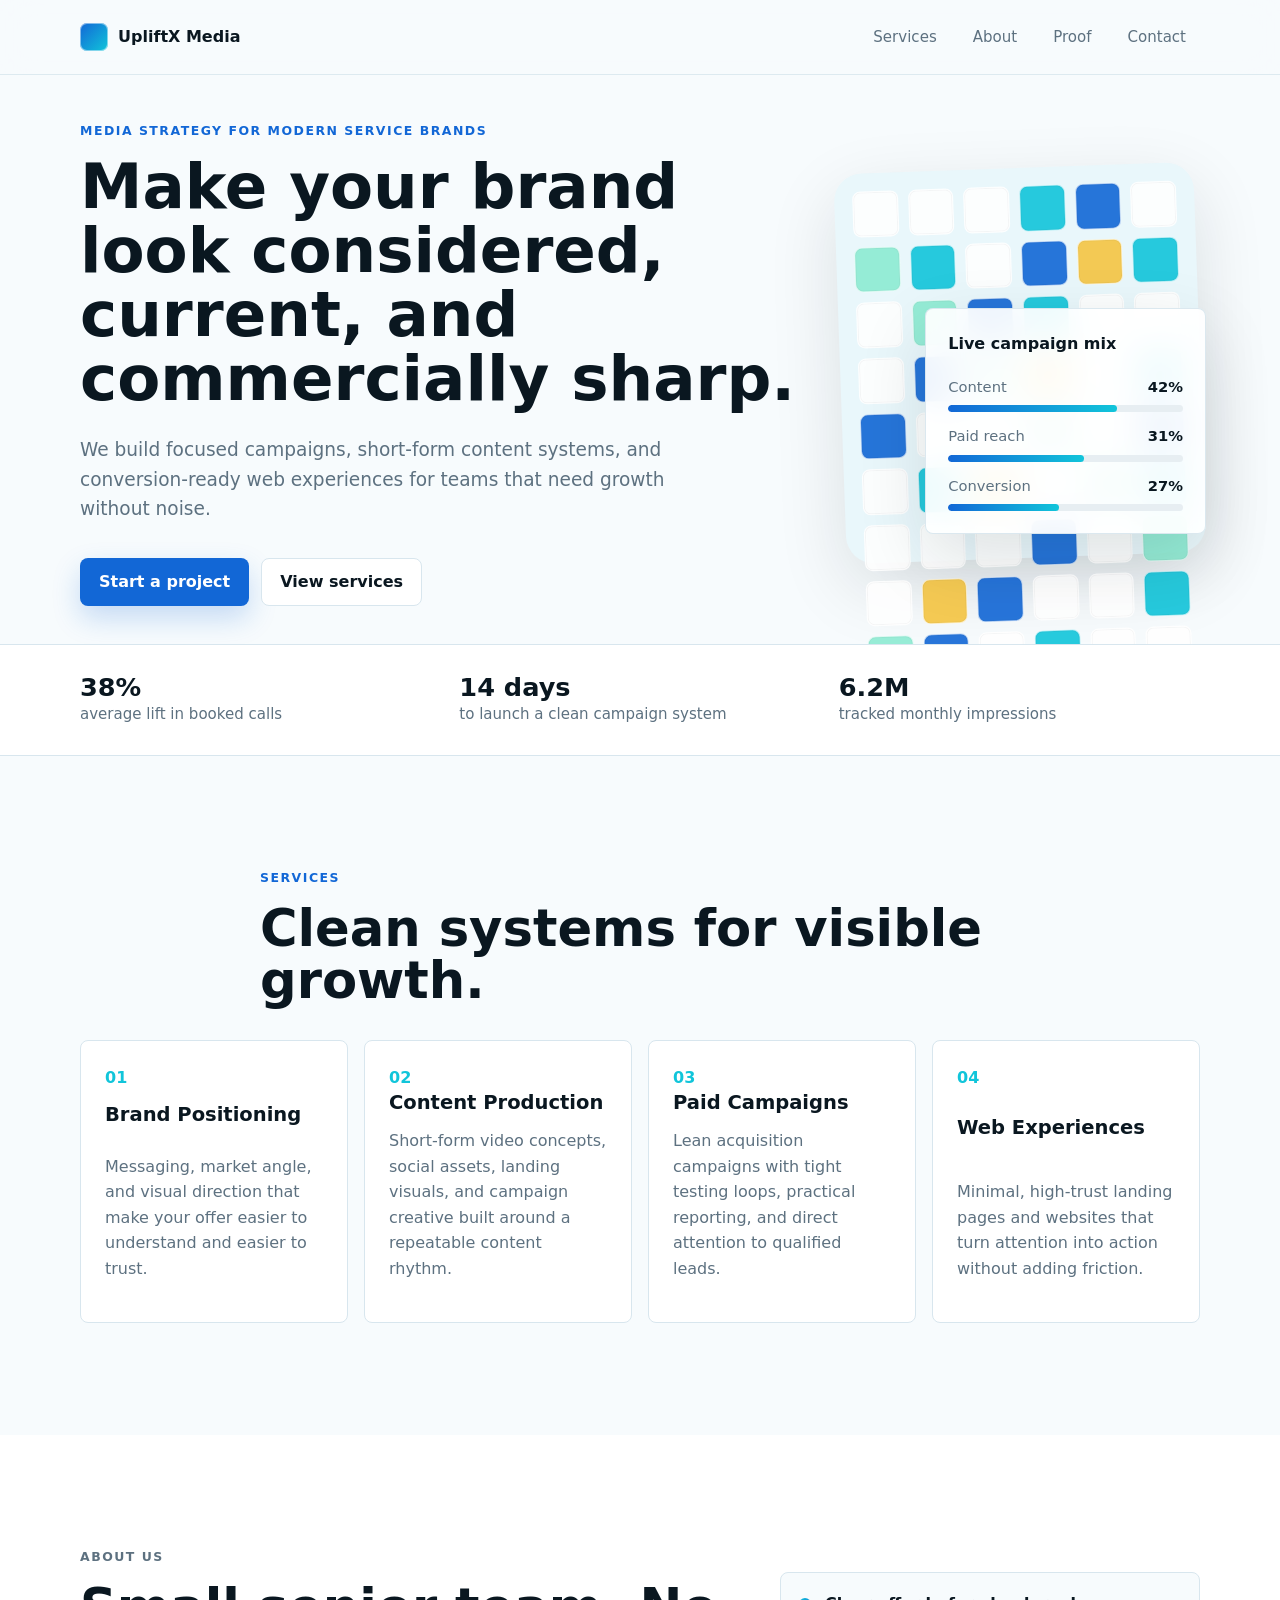
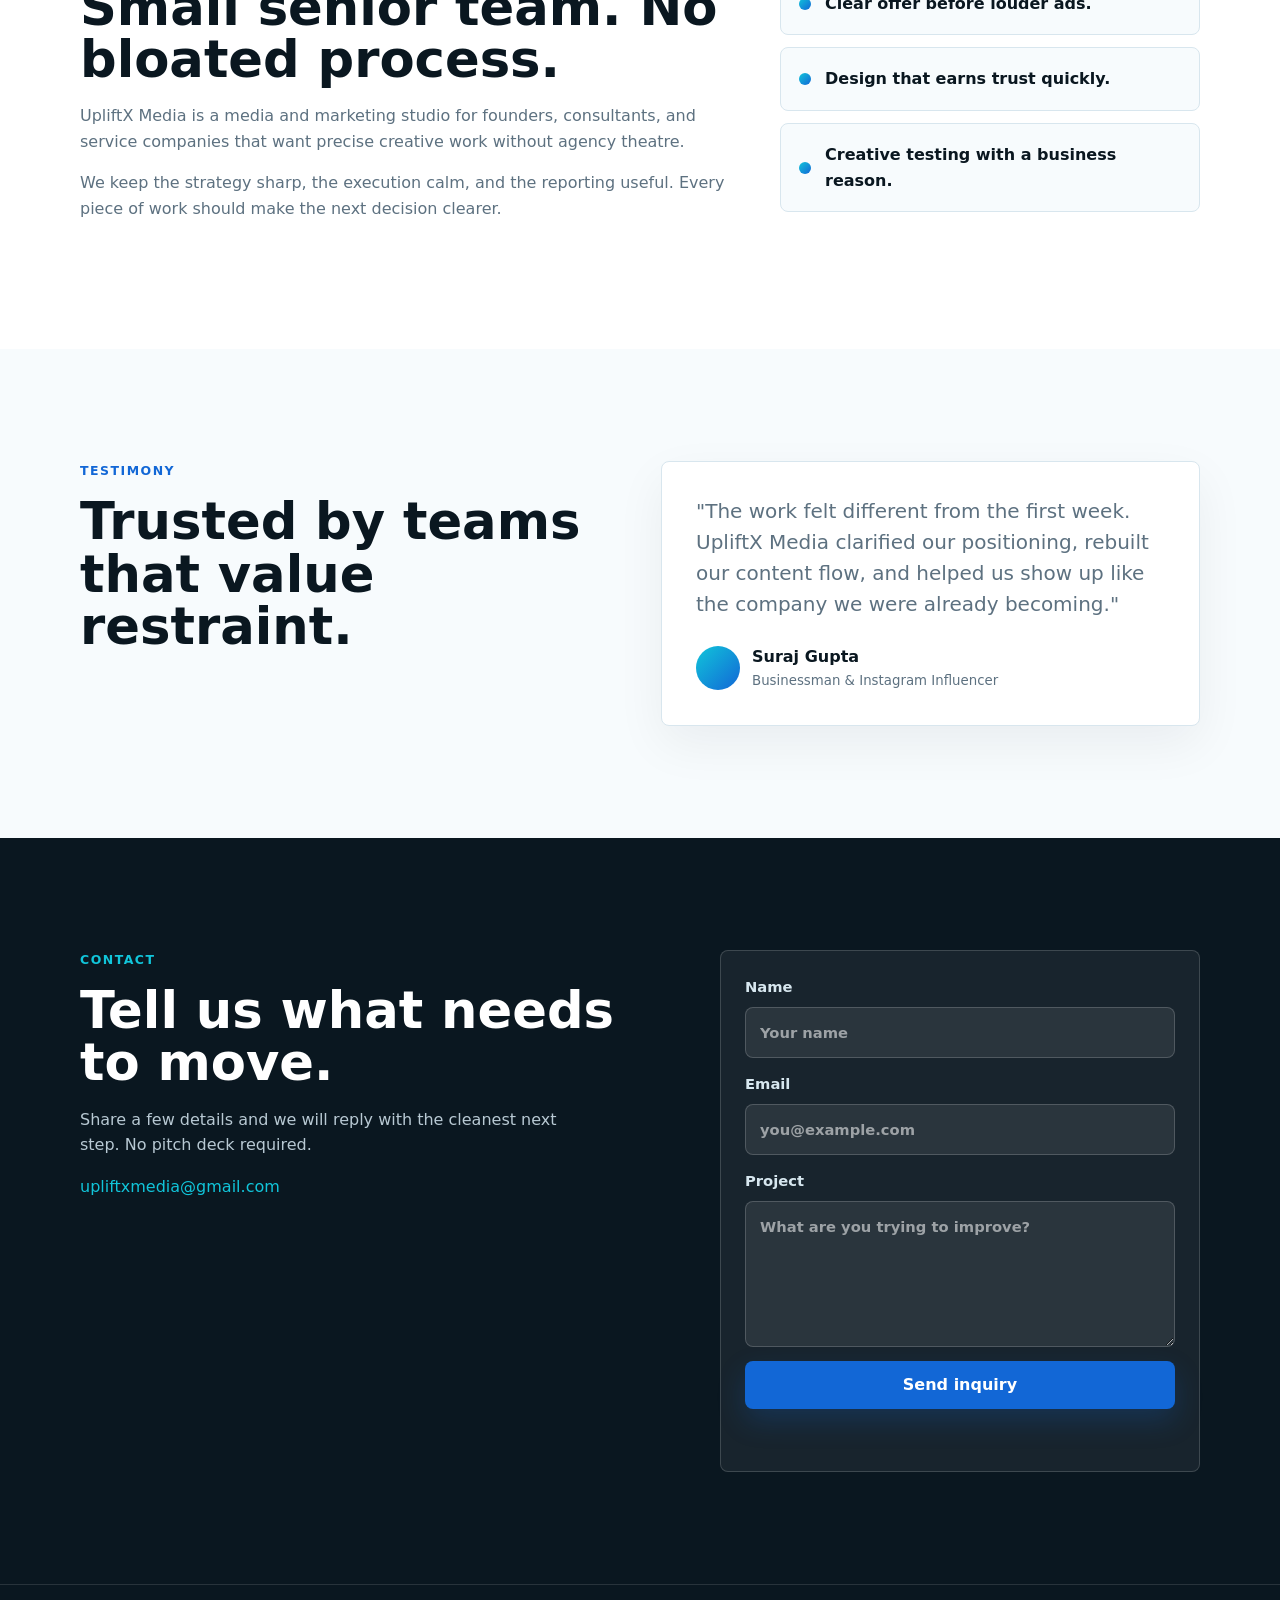
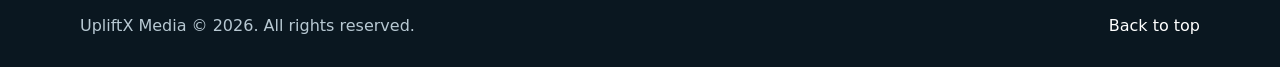
==== index.html @ b39206c1 "Add files via upload" ====
<!DOCTYPE html>
<html lang="en">
<head>
  <meta charset="UTF-8">
  <meta name="viewport" content="width=device-width, initial-scale=1.0">
  <meta name="description" content="A clean media and marketing agency website template.">
  <title>UpliftX Media</title>
  <link rel="stylesheet" href="styles.css">
</head>
<body>
  <header class="site-header">
    <nav class="nav shell" aria-label="Primary navigation">
      <a class="brand" href="#top" aria-label="UpliftX Media home">
        <span class="brand-mark"></span>
        <span>UpliftX Media</span>
      </a>

      <button class="nav-toggle" type="button" aria-label="Open menu" aria-expanded="false">
        <span></span>
        <span></span>
      </button>

      <div class="nav-links">
        <a href="#services">Services</a>
        <a href="#about">About</a>
        <a href="#proof">Proof</a>
        <a href="#contact">Contact</a>
      </div>
    </nav>
  </header>

  <main id="top">
    <section class="hero section-pad">
      <div class="shell hero-inner">
        <div class="hero-copy reveal">
          <p class="eyebrow">Media strategy for modern service brands</p>
          <h1>Make your brand look considered, current, and commercially sharp.</h1>
          <p class="hero-text">
            We build focused campaigns, short-form content systems, and conversion-ready web experiences for teams that need growth without noise.
          </p>
          <div class="hero-actions">
            <a class="button primary" href="#contact">Start a project</a>
            <a class="button ghost" href="#services">View services</a>
          </div>
        </div>

        <div class="hero-visual reveal" aria-label="Animated campaign tiles">
          <div class="tile-board" id="tileBoard" aria-hidden="true"></div>
          <div class="signal-card">
            <p>Live campaign mix</p>
            <div class="signal-row">
              <span>Content</span>
              <strong>42%</strong>
            </div>
            <div class="meter"><span style="width: 72%"></span></div>
            <div class="signal-row">
              <span>Paid reach</span>
              <strong>31%</strong>
            </div>
            <div class="meter"><span style="width: 58%"></span></div>
            <div class="signal-row">
              <span>Conversion</span>
              <strong>27%</strong>
            </div>
            <div class="meter"><span style="width: 47%"></span></div>
          </div>
        </div>
      </div>
    </section>

    <section class="intro-strip" aria-label="Agency results">
      <div class="shell stat-row">
        <div>
          <strong>38%</strong>
          <span>average lift in booked calls</span>
        </div>
        <div>
          <strong>14 days</strong>
          <span>to launch a clean campaign system</span>
        </div>
        <div>
          <strong>6.2M</strong>
          <span>tracked monthly impressions</span>
        </div>
      </div>
    </section>

    <section class="section-pad" id="services">
      <div class="shell section-head reveal">
        <p class="eyebrow">Services</p>
        <h2>Clean systems for visible growth.</h2>
      </div>

      <div class="shell service-list">
        <article class="service-card reveal">
          <span class="service-number">01</span>
          <h3>Brand Positioning</h3>
          <p>Messaging, market angle, and visual direction that make your offer easier to understand and easier to trust.</p>
        </article>
        <article class="service-card reveal">
          <span class="service-number">02</span>
          <h3>Content Production</h3>
          <p>Short-form video concepts, social assets, landing visuals, and campaign creative built around a repeatable content rhythm.</p>
        </article>
        <article class="service-card reveal">
          <span class="service-number">03</span>
          <h3>Paid Campaigns</h3>
          <p>Lean acquisition campaigns with tight testing loops, practical reporting, and direct attention to qualified leads.</p>
        </article>
        <article class="service-card reveal">
          <span class="service-number">04</span>
          <h3>Web Experiences</h3>
          <p>Minimal, high-trust landing pages and websites that turn attention into action without adding friction.</p>
        </article>
      </div>
    </section>

    <section class="about section-pad" id="about">
      <div class="shell about-inner">
        <div class="about-copy reveal">
          <p class="eyebrow">About us</p>
          <h2>Small senior team. No bloated process.</h2>
          <p>
            UpliftX Media is a media and marketing studio for founders, consultants, and service companies that want precise creative work without agency theatre.
          </p>
          <p>
            We keep the strategy sharp, the execution calm, and the reporting useful. Every piece of work should make the next decision clearer.
          </p>
        </div>

        <div class="principles reveal">
          <div>
            <span></span>
            <p>Clear offer before louder ads.</p>
          </div>
          <div>
            <span></span>
            <p>Design that earns trust quickly.</p>
          </div>
          <div>
            <span></span>
            <p>Creative testing with a business reason.</p>
          </div>
        </div>
      </div>
    </section>

    <section class="section-pad" id="proof">
      <div class="shell proof-wrap">
        <div class="section-head reveal">
          <p class="eyebrow">Testimony</p>
          <h2>Trusted by teams that value restraint.</h2>
        </div>

        <div class="testimonial reveal">
          <p>
            "The work felt different from the first week. UpliftX Media clarified our positioning, rebuilt our content flow, and helped us show up like the company we were already becoming."
          </p>
          <div class="client">
            <span></span>
            <div>
              <strong>Suraj Gupta</strong>
              <small>Businessman & Instagram Influencer</small>
            </div>
          </div>
        </div>
      </div>
    </section>

    <section class="contact section-pad" id="contact">
      <div class="shell contact-inner">
        <div class="contact-copy reveal">
          <p class="eyebrow">Contact</p>
          <h2>Tell us what needs to move.</h2>
          <p>
            Share a few details and we will reply with the cleanest next step. No pitch deck required.
          </p>
          <a href="mailto:upliftxmedia@gmail.com">upliftxmedia@gmail.com</a>
        </div>

        <form class="contact-form reveal" id="contactForm">
          <label>
            Name
            <input type="text" name="name" placeholder="Your name" required>
          </label>
          <label>
            Email
            <input type="email" name="email" placeholder="you@example.com" required>
          </label>
          <label>
            Project
            <textarea name="message" rows="5" placeholder="What are you trying to improve?" required></textarea>
          </label>
          <button class="button primary" type="submit">Send inquiry</button>
          <p class="form-note" id="formNote" role="status" aria-live="polite"></p>
        </form>
      </div>
    </section>
  </main>

  <footer class="footer">
    <div class="shell footer-inner">
      <p>UpliftX Media &copy; 2026. All rights reserved.

      </p>
      <a href="#top">Back to top</a>
    </div>
  </footer>

  <script src="script.js"></script>
</body>
</html>
---- styles.css ----
:root {
  --ink: #0a1720;
  --muted: #5d7180;
  --line: #d8e6ee;
  --paper: #f7fbfd;
  --white: #ffffff;
  --blue: #1267d6;
  --blue-deep: #0a48a8;
  --cyan: #11c5da;
  --mint: #8debd2;
  --sun: #f5c542;
  --shadow: 0 24px 70px rgba(10, 23, 32, 0.12);
  --radius: 8px;
}

* {
  box-sizing: border-box;
}

html {
  scroll-behavior: smooth;
}

body {
  margin: 0;
  color: var(--ink);
  background: var(--paper);
  font-family: Inter, ui-sans-serif, system-ui, -apple-system, BlinkMacSystemFont, "Segoe UI", sans-serif;
  line-height: 1.6;
}

body.menu-open {
  overflow: hidden;
}

a {
  color: inherit;
  text-decoration: none;
}

button,
input,
textarea {
  font: inherit;
}

.shell {
  width: min(1120px, calc(100% - 40px));
  margin: 0 auto;
}

.section-pad {
  padding: 112px 0;
}

.site-header {
  position: sticky;
  top: 0;
  z-index: 20;
  background: rgba(247, 251, 253, 0.82);
  border-bottom: 1px solid rgba(216, 230, 238, 0.8);
  backdrop-filter: blur(18px);
}

.nav {
  min-height: 74px;
  display: flex;
  align-items: center;
  justify-content: space-between;
  gap: 24px;
}

.brand,
.nav-links,
.hero-actions,
.stat-row,
.about-inner,
.contact-inner,
.footer-inner,
.client,
.signal-row,
.principles div {
  display: flex;
  align-items: center;
}

.brand {
  gap: 10px;
  font-weight: 760;
  letter-spacing: 0;
}

.brand-mark {
  width: 28px;
  height: 28px;
  display: inline-block;
  border-radius: 7px;
  background:
    linear-gradient(135deg, var(--blue), var(--cyan));
  box-shadow: inset 0 0 0 1px rgba(255, 255, 255, 0.48);
}

.nav-links {
  gap: 8px;
}

.nav-links a {
  padding: 10px 14px;
  color: var(--muted);
  font-size: 0.94rem;
  border-radius: 999px;
  transition: color 180ms ease, background 180ms ease;
}

.nav-links a:hover {
  color: var(--ink);
  background: rgba(17, 197, 218, 0.1);
}

.nav-toggle {
  width: 44px;
  height: 44px;
  display: none;
  align-items: center;
  justify-content: center;
  flex-direction: column;
  gap: 6px;
  border: 1px solid var(--line);
  border-radius: var(--radius);
  background: var(--white);
  cursor: pointer;
}

.nav-toggle span {
  width: 18px;
  height: 2px;
  background: var(--ink);
}

.hero {
  min-height: auto;
  display: flex;
  align-items: center;
  padding: 46px 0 38px;
  overflow: hidden;
}

.hero-inner {
  display: flex;
  align-items: center;
  justify-content: space-between;
  gap: 34px;
}

.hero-copy,
.about-copy,
.contact-copy {
  flex: 1 1 440px;
}

.eyebrow {
  margin: 0 0 14px;
  color: var(--blue);
  font-size: 0.78rem;
  font-weight: 760;
  letter-spacing: 0.12em;
  text-transform: uppercase;
}

h1,
h2,
h3,
p {
  margin-top: 0;
}

h1,
h2 {
  line-height: 1.02;
  letter-spacing: 0;
}

h1 {
  max-width: 780px;
  margin-bottom: 24px;
  font-size: clamp(2.75rem, 4.9vw, 4.45rem);
}

h2 {
  margin-bottom: 18px;
  font-size: clamp(2rem, 4vw, 4rem);
}

h3 {
  margin-bottom: 14px;
  font-size: 1.22rem;
  line-height: 1.2;
}

.hero-text {
  max-width: 620px;
  color: var(--muted);
  font-size: 1.16rem;
}

.hero-actions {
  flex-wrap: wrap;
  gap: 12px;
  margin-top: 34px;
}

.button {
  min-height: 48px;
  display: inline-flex;
  align-items: center;
  justify-content: center;
  padding: 0 18px;
  border: 1px solid transparent;
  border-radius: var(--radius);
  font-weight: 720;
  cursor: pointer;
  transition: transform 180ms ease, border-color 180ms ease, background 180ms ease;
}

.button:hover {
  transform: translateY(-2px);
}

.button.primary {
  color: var(--white);
  background: var(--blue);
  box-shadow: 0 12px 28px rgba(18, 103, 214, 0.22);
}

.button.ghost {
  color: var(--ink);
  background: var(--white);
  border-color: var(--line);
}

.hero-visual {
  position: relative;
  flex: 0 1 360px;
  min-height: 390px;
}

.tile-board {
  position: absolute;
  inset: 0;
  display: flex;
  flex-wrap: wrap;
  align-content: flex-start;
  gap: 10px;
  padding: 18px;
  border-radius: 28px;
  background: #e9f7fb;
  box-shadow: var(--shadow);
  transform: rotate(-2deg);
}

.tile {
  width: calc((100% - 50px) / 6);
  aspect-ratio: 1;
  border-radius: var(--radius);
  background: var(--white);
  border: 1px solid rgba(255, 255, 255, 0.7);
  box-shadow: inset 0 0 0 1px rgba(10, 23, 32, 0.04);
  opacity: 0.9;
  transform: translateY(0);
  animation: floatTile 5s ease-in-out infinite;
}

.tile:nth-child(4n) {
  background: var(--cyan);
}

.tile:nth-child(5n) {
  background: var(--blue);
}

.tile:nth-child(7n) {
  background: var(--mint);
}

.tile:nth-child(11n) {
  background: var(--sun);
}

.signal-card {
  position: absolute;
  right: -6px;
  bottom: 24px;
  width: min(300px, 78%);
  padding: 22px;
  border: 1px solid rgba(216, 230, 238, 0.9);
  border-radius: var(--radius);
  background: rgba(255, 255, 255, 0.92);
  box-shadow: var(--shadow);
  backdrop-filter: blur(18px);
}

.signal-card p {
  margin-bottom: 18px;
  font-weight: 760;
}

.signal-row {
  justify-content: space-between;
  gap: 14px;
  margin-top: 12px;
  color: var(--muted);
  font-size: 0.92rem;
}

.signal-row strong {
  color: var(--ink);
}

.meter {
  height: 7px;
  margin-top: 7px;
  overflow: hidden;
  border-radius: 999px;
  background: #e7eef2;
}

.meter span {
  height: 100%;
  display: block;
  border-radius: inherit;
  background: linear-gradient(90deg, var(--blue), var(--cyan));
}

.intro-strip {
  border-top: 1px solid var(--line);
  border-bottom: 1px solid var(--line);
  background: var(--white);
}

.stat-row {
  justify-content: space-between;
  gap: 18px;
  padding: 28px 0;
}

.stat-row div {
  flex: 1 1 200px;
}

.stat-row strong {
  display: block;
  font-size: 1.6rem;
  line-height: 1.1;
}

.stat-row span {
  color: var(--muted);
  font-size: 0.94rem;
}

.section-head {
  max-width: 760px;
  margin-bottom: 34px;
}

.service-list {
  display: flex;
  flex-wrap: wrap;
  gap: 16px;
}

.service-card {
  flex: 1 1 250px;
  min-height: 260px;
  display: flex;
  flex-direction: column;
  justify-content: space-between;
  padding: 24px;
  border: 1px solid var(--line);
  border-radius: var(--radius);
  background: var(--white);
  transition: transform 180ms ease, border-color 180ms ease, box-shadow 180ms ease;
}

.service-card:hover {
  transform: translateY(-5px);
  border-color: rgba(17, 197, 218, 0.6);
  box-shadow: 0 18px 40px rgba(10, 23, 32, 0.08);
}

.service-number {
  color: var(--cyan);
  font-weight: 780;
}

.service-card p,
.about-copy p,
.contact-copy p,
.testimonial p {
  color: var(--muted);
}

.about {
  background: var(--white);
}

.about-inner {
  justify-content: space-between;
  gap: 48px;
}

.principles {
  flex: 0 1 420px;
  display: flex;
  flex-direction: column;
  gap: 12px;
}

.principles div {
  gap: 14px;
  padding: 18px;
  border: 1px solid var(--line);
  border-radius: var(--radius);
  background: var(--paper);
}

.principles span,
.client span {
  flex: 0 0 auto;
  display: inline-block;
  border-radius: 50%;
  background: linear-gradient(135deg, var(--cyan), var(--blue));
}

.principles span {
  width: 12px;
  height: 12px;
}

.principles p {
  margin: 0;
  font-weight: 680;
}

.proof-wrap {
  display: flex;
  align-items: flex-start;
  justify-content: space-between;
  gap: 42px;
}

.proof-wrap .section-head,
.testimonial {
  flex: 1 1 420px;
}

.testimonial {
  padding: 34px;
  border: 1px solid var(--line);
  border-radius: var(--radius);
  background: var(--white);
  box-shadow: 0 18px 50px rgba(10, 23, 32, 0.06);
}

.testimonial p {
  font-size: 1.25rem;
  line-height: 1.55;
}

.client {
  gap: 12px;
  margin-top: 24px;
}

.client span {
  width: 44px;
  height: 44px;
}

.client strong,
.client small {
  display: block;
}

.client small {
  color: var(--muted);
}

.contact {
  background: var(--ink);
  color: var(--white);
}

.contact .eyebrow,
.contact-copy a {
  color: var(--cyan);
}

.contact-copy p {
  max-width: 520px;
  color: #b8c9d3;
}

.contact-inner {
  align-items: flex-start;
  justify-content: space-between;
  gap: 48px;
}

.contact-form {
  flex: 0 1 480px;
  display: flex;
  flex-direction: column;
  gap: 14px;
  padding: 24px;
  border: 1px solid rgba(255, 255, 255, 0.16);
  border-radius: var(--radius);
  background: rgba(255, 255, 255, 0.06);
}

.contact-form label {
  display: flex;
  flex-direction: column;
  gap: 8px;
  color: #d7e7ef;
  font-size: 0.92rem;
  font-weight: 680;
}

.contact-form input,
.contact-form textarea {
  width: 100%;
  border: 1px solid rgba(255, 255, 255, 0.18);
  border-radius: var(--radius);
  padding: 13px 14px;
  color: var(--white);
  background: rgba(255, 255, 255, 0.08);
  outline: none;
  resize: vertical;
}

.contact-form input:focus,
.contact-form textarea:focus {
  border-color: var(--cyan);
}

.contact-form ::placeholder {
  color: rgba(255, 255, 255, 0.54);
}

.form-note {
  min-height: 24px;
  margin: 0;
  color: var(--mint);
}

.footer {
  background: var(--ink);
  color: #b8c9d3;
  border-top: 1px solid rgba(255, 255, 255, 0.12);
}

.footer-inner {
  justify-content: space-between;
  gap: 18px;
  min-height: 82px;
}

.footer p {
  margin: 0;
}

.footer a {
  color: var(--white);
}

.reveal {
  opacity: 0;
  transform: translateY(22px);
  transition: opacity 650ms ease, transform 650ms ease;
}

.reveal.is-visible {
  opacity: 1;
  transform: translateY(0);
}

@keyframes floatTile {
  0%,
  100% {
    transform: translateY(0) scale(1);
  }

  50% {
    transform: translateY(-9px) scale(1.02);
  }
}

@media (max-width: 900px) {
  .section-pad {
    padding: 82px 0;
  }

  .hero-inner,
  .about-inner,
  .proof-wrap,
  .contact-inner {
    flex-direction: column;
  }

  .hero {
    min-height: auto;
    padding: 58px 0 52px;
  }

  .hero-visual {
    width: 100%;
    flex-basis: auto;
    min-height: 430px;
  }

  .stat-row {
    flex-wrap: wrap;
  }
}

@media (max-width: 720px) {
  .shell {
    width: min(100% - 28px, 1120px);
  }

  .nav-toggle {
    display: flex;
  }

  .nav-links {
    position: fixed;
    inset: 74px 14px auto 14px;
    display: none;
    flex-direction: column;
    align-items: stretch;
    padding: 10px;
    border: 1px solid var(--line);
    border-radius: var(--radius);
    background: var(--white);
    box-shadow: var(--shadow);
  }

  .menu-open .nav-links {
    display: flex;
  }

  .nav-links a {
    border-radius: var(--radius);
  }

  h1 {
    font-size: 2.55rem;
  }

  .hero-actions,
  .stat-row {
    align-items: stretch;
    flex-direction: column;
  }

  .button {
    width: 100%;
  }

  .hero-visual {
    position: absolute;
    right: -78px;
    bottom: 4px;
    width: 230px;
    min-height: 260px;
    opacity: 0.55;
    pointer-events: none;
    z-index: 0;
  }

  .hero-inner {
    position: relative;
  }

  .hero-copy {
    position: relative;
    z-index: 1;
  }

  .signal-card {
    display: none;
  }

  .tile-board {
    border-radius: 18px;
    gap: 7px;
    padding: 12px;
  }

  .tile {
    width: calc((100% - 28px) / 5);
  }

  .signal-card {
    right: 8px;
    bottom: 20px;
  }
}

@media (prefers-reduced-motion: reduce) {
  *,
  *::before,
  *::after {
    scroll-behavior: auto !important;
    animation-duration: 0.01ms !important;
    animation-iteration-count: 1 !important;
    transition-duration: 0.01ms !important;
  }
}
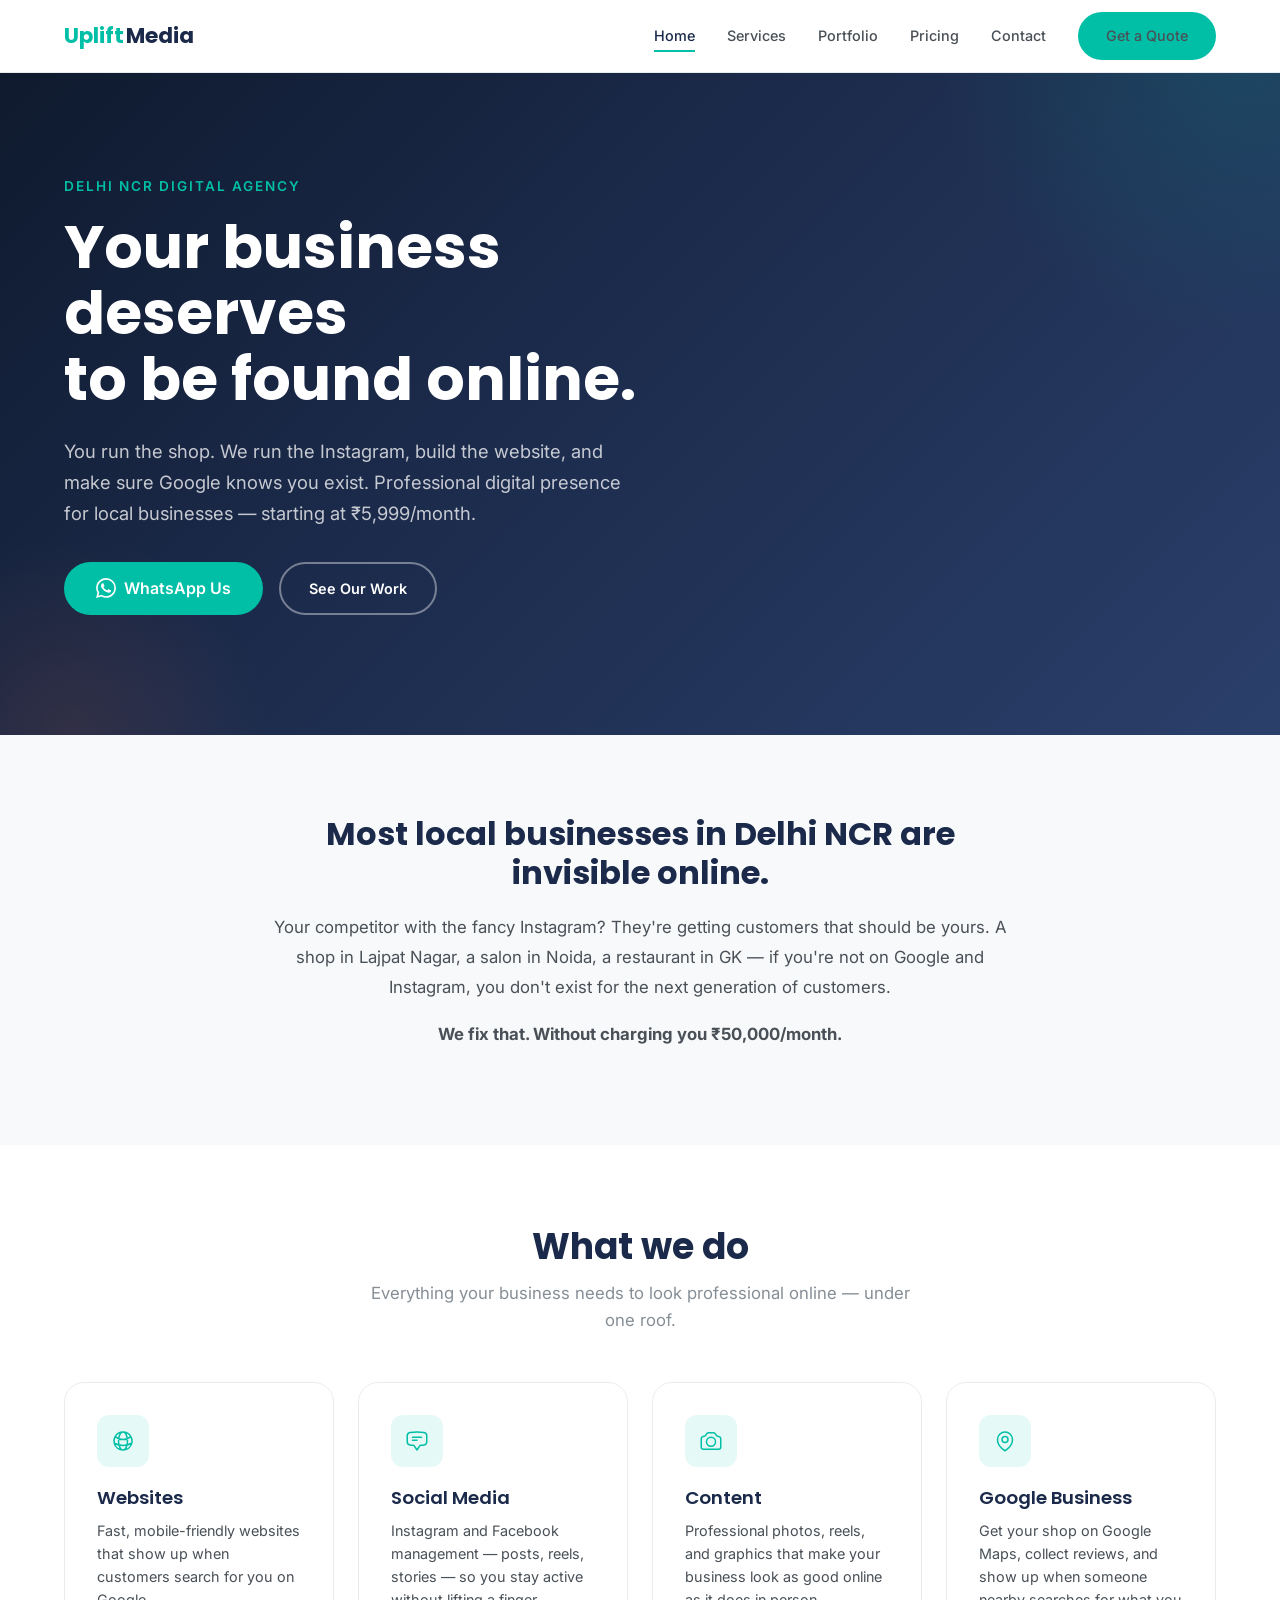
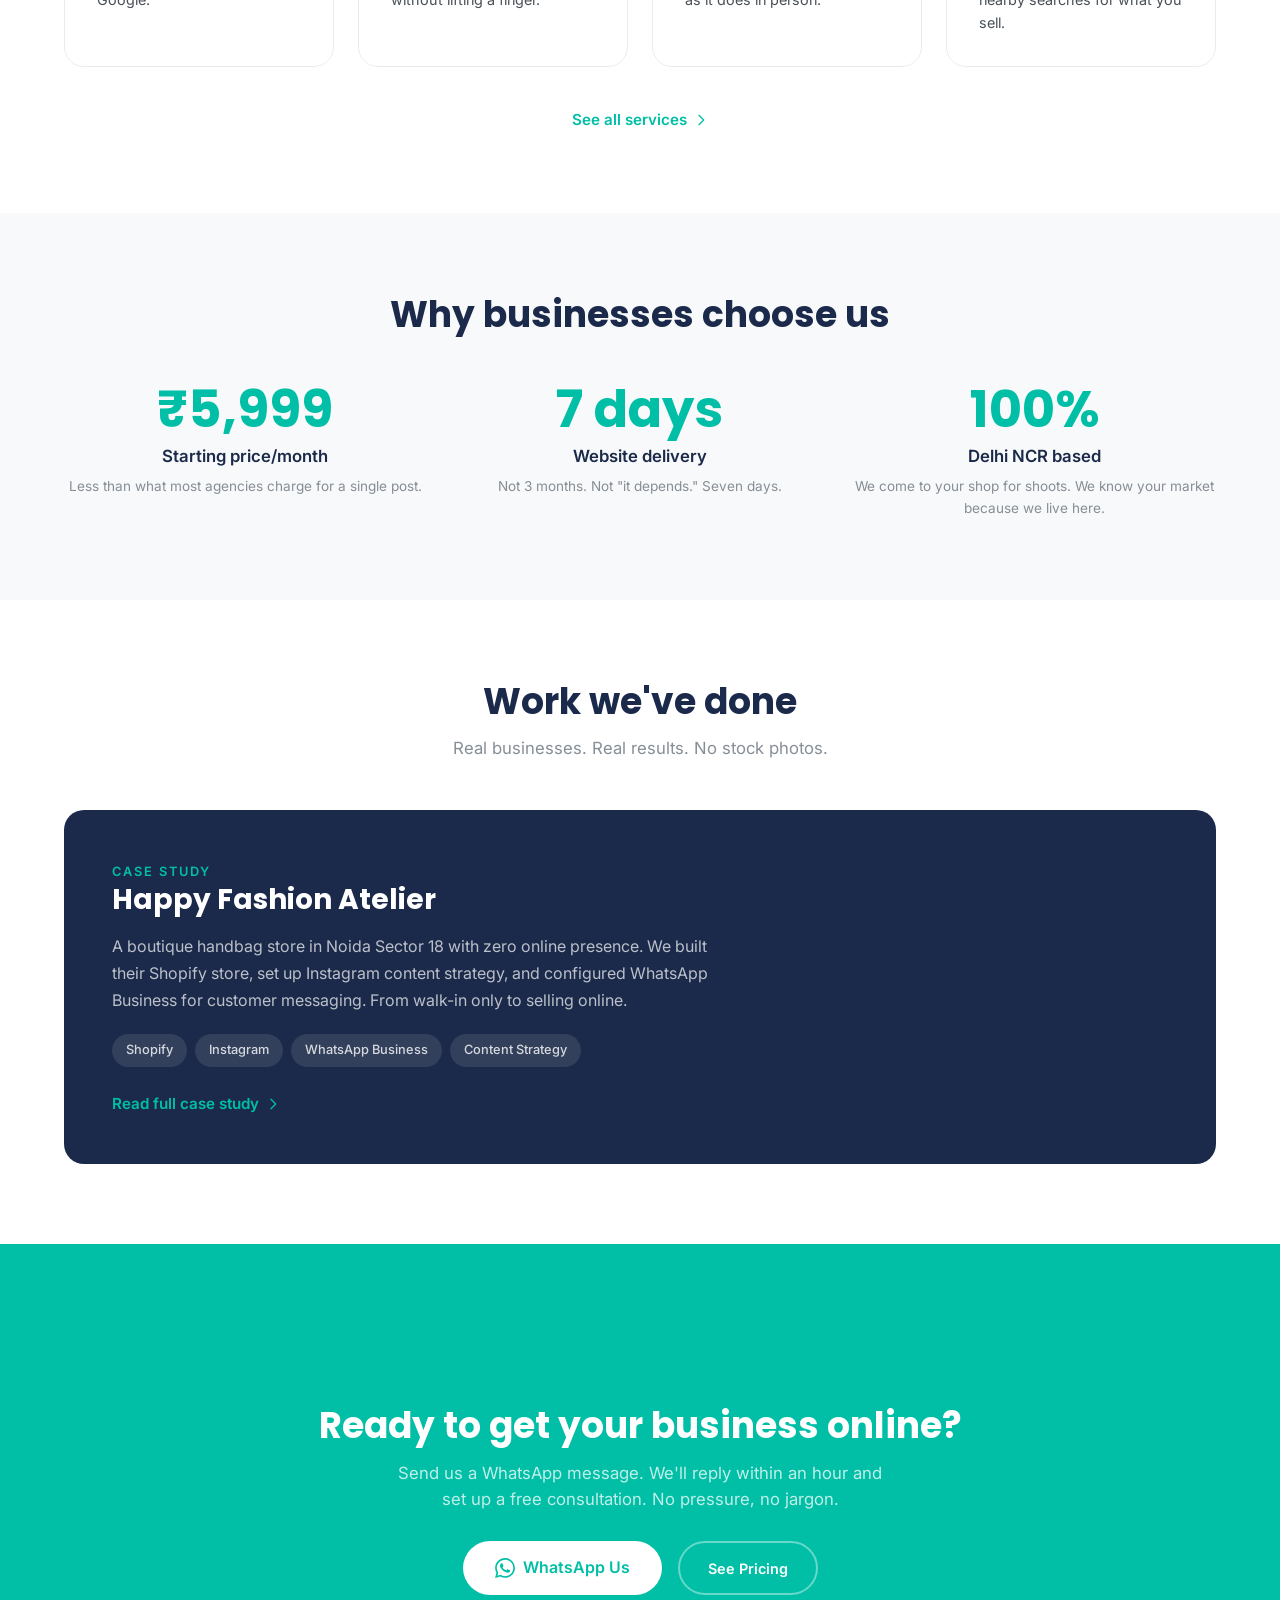
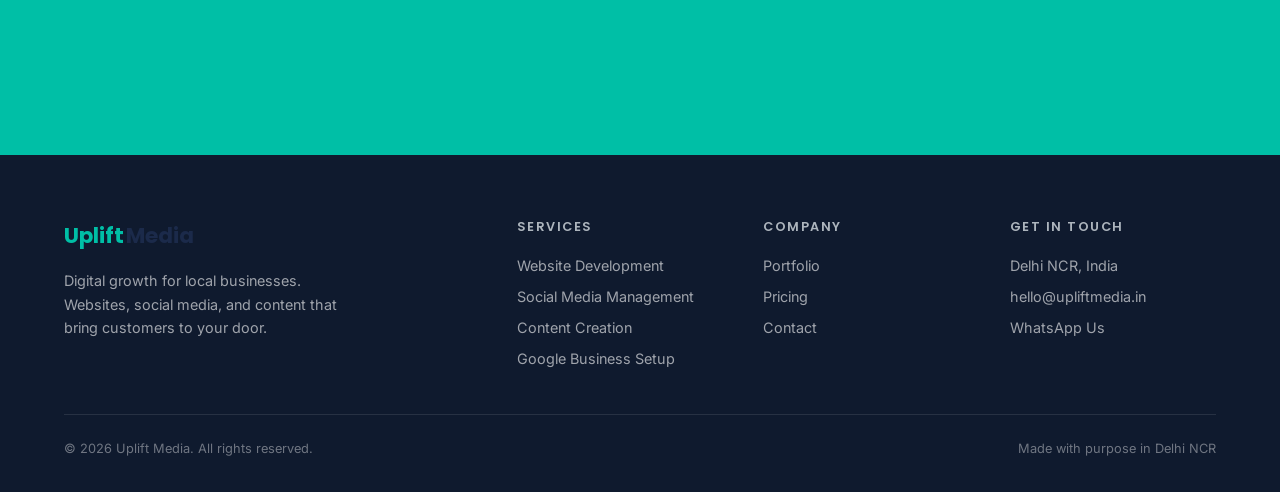
==== commit 62e5490f: "Add files via upload" ====
--- a/index.html
+++ b/index.html
@@ -3,210 +3,231 @@
 <head>
   <meta charset="UTF-8">
   <meta name="viewport" content="width=device-width, initial-scale=1.0">
-  <meta name="description" content="A clean media and marketing agency website template.">
-  <title>UpliftX Media</title>
+  <title>Uplift Media — Digital Growth for Local Businesses</title>
+  <meta name="description" content="Delhi NCR digital agency helping small businesses with websites, social media management, content creation, and Google Business optimization.">
+  <link rel="preconnect" href="https://fonts.googleapis.com">
+  <link rel="preconnect" href="https://fonts.gstatic.com" crossorigin>
+  <link href="https://fonts.googleapis.com/css2?family=Inter:wght@400;500;600&family=Poppins:wght@400;500;600;700&display=swap" rel="stylesheet">
   <link rel="stylesheet" href="styles.css">
 </head>
 <body>
-  <header class="site-header">
-    <nav class="nav shell" aria-label="Primary navigation">
-      <a class="brand" href="#top" aria-label="UpliftX Media home">
-        <span class="brand-mark"></span>
-        <span>UpliftX Media</span>
+
+  <!-- Navigation -->
+  <nav class="navbar" id="navbar">
+    <div class="container nav-inner">
+      <a href="index.html" class="nav-logo">
+        <span class="uplift">Uplift</span><span class="media"> Media</span>
       </a>
-
-      <button class="nav-toggle" type="button" aria-label="Open menu" aria-expanded="false">
-        <span></span>
-        <span></span>
+      <div class="nav-links">
+        <a href="index.html" class="active">Home</a>
+        <a href="services.html">Services</a>
+        <a href="portfolio.html">Portfolio</a>
+        <a href="pricing.html">Pricing</a>
+        <a href="contact.html">Contact</a>
+        <a href="https://wa.me/919876543210?text=Hi%2C%20I%27m%20interested%20in%20your%20services" target="_blank" class="btn-primary">Get a Quote</a>
+      </div>
+      <button class="hamburger" id="hamburger" aria-label="Toggle menu">
+        <span></span><span></span><span></span>
       </button>
-
-      <div class="nav-links">
-        <a href="#services">Services</a>
-        <a href="#about">About</a>
-        <a href="#proof">Proof</a>
-        <a href="#contact">Contact</a>
-      </div>
-    </nav>
-  </header>
-
-  <main id="top">
-    <section class="hero section-pad">
-      <div class="shell hero-inner">
-        <div class="hero-copy reveal">
-          <p class="eyebrow">Media strategy for modern service brands</p>
-          <h1>Make your brand look considered, current, and commercially sharp.</h1>
-          <p class="hero-text">
-            We build focused campaigns, short-form content systems, and conversion-ready web experiences for teams that need growth without noise.
-          </p>
-          <div class="hero-actions">
-            <a class="button primary" href="#contact">Start a project</a>
-            <a class="button ghost" href="#services">View services</a>
-          </div>
-        </div>
-
-        <div class="hero-visual reveal" aria-label="Animated campaign tiles">
-          <div class="tile-board" id="tileBoard" aria-hidden="true"></div>
-          <div class="signal-card">
-            <p>Live campaign mix</p>
-            <div class="signal-row">
-              <span>Content</span>
-              <strong>42%</strong>
-            </div>
-            <div class="meter"><span style="width: 72%"></span></div>
-            <div class="signal-row">
-              <span>Paid reach</span>
-              <strong>31%</strong>
-            </div>
-            <div class="meter"><span style="width: 58%"></span></div>
-            <div class="signal-row">
-              <span>Conversion</span>
-              <strong>27%</strong>
-            </div>
-            <div class="meter"><span style="width: 47%"></span></div>
-          </div>
-        </div>
-      </div>
-    </section>
-
-    <section class="intro-strip" aria-label="Agency results">
-      <div class="shell stat-row">
-        <div>
-          <strong>38%</strong>
-          <span>average lift in booked calls</span>
-        </div>
-        <div>
-          <strong>14 days</strong>
-          <span>to launch a clean campaign system</span>
-        </div>
-        <div>
-          <strong>6.2M</strong>
-          <span>tracked monthly impressions</span>
-        </div>
-      </div>
-    </section>
-
-    <section class="section-pad" id="services">
-      <div class="shell section-head reveal">
-        <p class="eyebrow">Services</p>
-        <h2>Clean systems for visible growth.</h2>
-      </div>
-
-      <div class="shell service-list">
-        <article class="service-card reveal">
-          <span class="service-number">01</span>
-          <h3>Brand Positioning</h3>
-          <p>Messaging, market angle, and visual direction that make your offer easier to understand and easier to trust.</p>
-        </article>
-        <article class="service-card reveal">
-          <span class="service-number">02</span>
-          <h3>Content Production</h3>
-          <p>Short-form video concepts, social assets, landing visuals, and campaign creative built around a repeatable content rhythm.</p>
-        </article>
-        <article class="service-card reveal">
-          <span class="service-number">03</span>
-          <h3>Paid Campaigns</h3>
-          <p>Lean acquisition campaigns with tight testing loops, practical reporting, and direct attention to qualified leads.</p>
-        </article>
-        <article class="service-card reveal">
-          <span class="service-number">04</span>
-          <h3>Web Experiences</h3>
-          <p>Minimal, high-trust landing pages and websites that turn attention into action without adding friction.</p>
-        </article>
-      </div>
-    </section>
-
-    <section class="about section-pad" id="about">
-      <div class="shell about-inner">
-        <div class="about-copy reveal">
-          <p class="eyebrow">About us</p>
-          <h2>Small senior team. No bloated process.</h2>
-          <p>
-            UpliftX Media is a media and marketing studio for founders, consultants, and service companies that want precise creative work without agency theatre.
-          </p>
-          <p>
-            We keep the strategy sharp, the execution calm, and the reporting useful. Every piece of work should make the next decision clearer.
-          </p>
-        </div>
-
-        <div class="principles reveal">
-          <div>
-            <span></span>
-            <p>Clear offer before louder ads.</p>
-          </div>
-          <div>
-            <span></span>
-            <p>Design that earns trust quickly.</p>
-          </div>
-          <div>
-            <span></span>
-            <p>Creative testing with a business reason.</p>
-          </div>
-        </div>
-      </div>
-    </section>
-
-    <section class="section-pad" id="proof">
-      <div class="shell proof-wrap">
-        <div class="section-head reveal">
-          <p class="eyebrow">Testimony</p>
-          <h2>Trusted by teams that value restraint.</h2>
-        </div>
-
-        <div class="testimonial reveal">
-          <p>
-            "The work felt different from the first week. UpliftX Media clarified our positioning, rebuilt our content flow, and helped us show up like the company we were already becoming."
-          </p>
-          <div class="client">
-            <span></span>
-            <div>
-              <strong>Suraj Gupta</strong>
-              <small>Businessman & Instagram Influencer</small>
-            </div>
-          </div>
-        </div>
-      </div>
-    </section>
-
-    <section class="contact section-pad" id="contact">
-      <div class="shell contact-inner">
-        <div class="contact-copy reveal">
-          <p class="eyebrow">Contact</p>
-          <h2>Tell us what needs to move.</h2>
-          <p>
-            Share a few details and we will reply with the cleanest next step. No pitch deck required.
-          </p>
-          <a href="mailto:upliftxmedia@gmail.com">upliftxmedia@gmail.com</a>
-        </div>
-
-        <form class="contact-form reveal" id="contactForm">
-          <label>
-            Name
-            <input type="text" name="name" placeholder="Your name" required>
-          </label>
-          <label>
-            Email
-            <input type="email" name="email" placeholder="you@example.com" required>
-          </label>
-          <label>
-            Project
-            <textarea name="message" rows="5" placeholder="What are you trying to improve?" required></textarea>
-          </label>
-          <button class="button primary" type="submit">Send inquiry</button>
-          <p class="form-note" id="formNote" role="status" aria-live="polite"></p>
-        </form>
-      </div>
-    </section>
-  </main>
-
+    </div>
+    <div class="mobile-menu" id="mobileMenu">
+      <a href="index.html">Home</a>
+      <a href="services.html">Services</a>
+      <a href="portfolio.html">Portfolio</a>
+      <a href="pricing.html">Pricing</a>
+      <a href="contact.html">Contact</a>
+      <a href="https://wa.me/919876543210?text=Hi%2C%20I%27m%20interested%20in%20your%20services" target="_blank" class="btn-whatsapp">Get a Quote</a>
+    </div>
+  </nav>
+
+  <!-- Hero -->
+  <section class="hero">
+    <div class="container">
+      <div class="hero-content">
+        <span class="hero-tag animate-fade-up">Delhi NCR Digital Agency</span>
+        <h1 class="animate-fade-up delay-1">Your business deserves<br>to be found online.</h1>
+        <p class="animate-fade-up delay-2">You run the shop. We run the Instagram, build the website, and make sure Google knows you exist. Professional digital presence for local businesses &mdash; starting at &#8377;5,999/month.</p>
+        <div class="hero-buttons animate-fade-up delay-3">
+          <a href="https://wa.me/919876543210?text=Hi%2C%20I%27m%20interested%20in%20your%20services" target="_blank" class="btn-whatsapp">
+            <svg viewBox="0 0 24 24" fill="currentColor"><path d="M17.472 14.382c-.297-.149-1.758-.867-2.03-.967-.273-.099-.471-.148-.67.15-.197.297-.767.966-.94 1.164-.173.199-.347.223-.644.075-.297-.15-1.255-.463-2.39-1.475-.883-.788-1.48-1.761-1.653-2.059-.173-.297-.018-.458.13-.606.134-.133.298-.347.446-.52.149-.174.198-.298.298-.497.099-.198.05-.371-.025-.52-.075-.149-.669-1.612-.916-2.207-.242-.579-.487-.5-.669-.51-.173-.008-.371-.01-.57-.01-.198 0-.52.074-.792.372-.272.297-1.04 1.016-1.04 2.479 0 1.462 1.065 2.875 1.213 3.074.149.198 2.096 3.2 5.077 4.487.709.306 1.262.489 1.694.625.712.227 1.36.195 1.871.118.571-.085 1.758-.719 2.006-1.413.248-.694.248-1.289.173-1.413-.074-.124-.272-.198-.57-.347m-5.421 7.403h-.004a9.87 9.87 0 01-5.031-1.378l-.361-.214-3.741.982.998-3.648-.235-.374a9.86 9.86 0 01-1.51-5.26c.001-5.45 4.436-9.884 9.888-9.884 2.64 0 5.122 1.03 6.988 2.898a9.825 9.825 0 012.893 6.994c-.003 5.45-4.437 9.884-9.885 9.884m8.413-18.297A11.815 11.815 0 0012.05 0C5.495 0 .16 5.335.157 11.892c0 2.096.547 4.142 1.588 5.945L.057 24l6.305-1.654a11.882 11.882 0 005.683 1.448h.005c6.554 0 11.89-5.335 11.893-11.893a11.821 11.821 0 00-3.48-8.413z"/></svg>
+            WhatsApp Us
+          </a>
+          <a href="portfolio.html" class="btn-secondary">See Our Work</a>
+        </div>
+      </div>
+    </div>
+  </section>
+
+  <!-- Problem Statement -->
+  <section class="section section-gray">
+    <div class="container">
+      <div class="problem animate-fade-up">
+        <h2>Most local businesses in Delhi NCR are invisible online.</h2>
+        <p>Your competitor with the fancy Instagram? They're getting customers that should be yours. A shop in Lajpat Nagar, a salon in Noida, a restaurant in GK &mdash; if you're not on Google and Instagram, you don't exist for the next generation of customers.</p>
+        <p><strong>We fix that. Without charging you &#8377;50,000/month.</strong></p>
+      </div>
+    </div>
+  </section>
+
+  <!-- Services -->
+  <section class="section">
+    <div class="container">
+      <div class="section-header">
+        <h2>What we do</h2>
+        <p>Everything your business needs to look professional online &mdash; under one roof.</p>
+      </div>
+      <div class="services-grid">
+        <div class="service-card animate-fade-up delay-1">
+          <div class="service-icon">
+            <svg fill="none" stroke="currentColor" viewBox="0 0 24 24"><path stroke-linecap="round" stroke-linejoin="round" stroke-width="1.5" d="M12 21a9.004 9.004 0 008.716-6.747M12 21a9.004 9.004 0 01-8.716-6.747M12 21c2.485 0 4.5-4.03 4.5-9S14.485 3 12 3m0 18c-2.485 0-4.5-4.03-4.5-9S9.515 3 12 3m0 0a8.997 8.997 0 017.843 4.582M12 3a8.997 8.997 0 00-7.843 4.582m15.686 0A11.953 11.953 0 0112 10.5c-2.998 0-5.74-1.1-7.843-2.918m15.686 0A8.959 8.959 0 0121 12c0 .778-.099 1.533-.284 2.253m0 0A17.919 17.919 0 0112 16.5c-3.162 0-6.133-.815-8.716-2.247m0 0A9.015 9.015 0 003 12c0-1.605.42-3.113 1.157-4.418"/></svg>
+          </div>
+          <h3>Websites</h3>
+          <p>Fast, mobile-friendly websites that show up when customers search for you on Google.</p>
+        </div>
+        <div class="service-card animate-fade-up delay-2">
+          <div class="service-icon">
+            <svg fill="none" stroke="currentColor" viewBox="0 0 24 24"><path stroke-linecap="round" stroke-linejoin="round" stroke-width="1.5" d="M7.5 8.25h9m-9 3H12m-9.75 1.51c0 1.6 1.123 2.994 2.707 3.227 1.129.166 2.27.293 3.423.379.35.026.67.21.865.501L12 21l2.755-4.133a1.14 1.14 0 01.865-.501 48.172 48.172 0 003.423-.379c1.584-.233 2.707-1.626 2.707-3.228V6.741c0-1.602-1.123-2.995-2.707-3.228A48.394 48.394 0 0012 3c-2.392 0-4.744.175-7.043.513C3.373 3.746 2.25 5.14 2.25 6.741v6.018z"/></svg>
+          </div>
+          <h3>Social Media</h3>
+          <p>Instagram and Facebook management &mdash; posts, reels, stories &mdash; so you stay active without lifting a finger.</p>
+        </div>
+        <div class="service-card animate-fade-up delay-3">
+          <div class="service-icon">
+            <svg fill="none" stroke="currentColor" viewBox="0 0 24 24"><path stroke-linecap="round" stroke-linejoin="round" stroke-width="1.5" d="M6.827 6.175A2.31 2.31 0 015.186 7.23c-.38.054-.757.112-1.134.175C2.999 7.58 2.25 8.507 2.25 9.574V18a2.25 2.25 0 002.25 2.25h15A2.25 2.25 0 0021.75 18V9.574c0-1.067-.75-1.994-1.802-2.169a47.865 47.865 0 00-1.134-.175 2.31 2.31 0 01-1.64-1.055l-.822-1.316a2.192 2.192 0 00-1.736-1.039 48.774 48.774 0 00-5.232 0 2.192 2.192 0 00-1.736 1.039l-.821 1.316z"/><path stroke-linecap="round" stroke-linejoin="round" stroke-width="1.5" d="M16.5 12.75a4.5 4.5 0 11-9 0 4.5 4.5 0 019 0z"/></svg>
+          </div>
+          <h3>Content</h3>
+          <p>Professional photos, reels, and graphics that make your business look as good online as it does in person.</p>
+        </div>
+        <div class="service-card animate-fade-up delay-4">
+          <div class="service-icon">
+            <svg fill="none" stroke="currentColor" viewBox="0 0 24 24"><path stroke-linecap="round" stroke-linejoin="round" stroke-width="1.5" d="M15 10.5a3 3 0 11-6 0 3 3 0 016 0z"/><path stroke-linecap="round" stroke-linejoin="round" stroke-width="1.5" d="M19.5 10.5c0 7.142-7.5 11.25-7.5 11.25S4.5 17.642 4.5 10.5a7.5 7.5 0 1115 0z"/></svg>
+          </div>
+          <h3>Google Business</h3>
+          <p>Get your shop on Google Maps, collect reviews, and show up when someone nearby searches for what you sell.</p>
+        </div>
+      </div>
+      <div style="text-align:center;margin-top:40px">
+        <a href="services.html" class="link-arrow">See all services <svg fill="none" stroke="currentColor" viewBox="0 0 24 24"><path stroke-linecap="round" stroke-linejoin="round" stroke-width="2" d="M9 5l7 7-7 7"/></svg></a>
+      </div>
+    </div>
+  </section>
+
+  <!-- Stats -->
+  <section class="section section-gray">
+    <div class="container">
+      <div class="section-header">
+        <h2>Why businesses choose us</h2>
+      </div>
+      <div class="stats-grid">
+        <div class="stat-item animate-fade-up delay-1">
+          <div class="stat-number">&#8377;5,999</div>
+          <div class="stat-label">Starting price/month</div>
+          <div class="stat-detail">Less than what most agencies charge for a single post.</div>
+        </div>
+        <div class="stat-item animate-fade-up delay-2">
+          <div class="stat-number">7 days</div>
+          <div class="stat-label">Website delivery</div>
+          <div class="stat-detail">Not 3 months. Not "it depends." Seven days.</div>
+        </div>
+        <div class="stat-item animate-fade-up delay-3">
+          <div class="stat-number">100%</div>
+          <div class="stat-label">Delhi NCR based</div>
+          <div class="stat-detail">We come to your shop for shoots. We know your market because we live here.</div>
+        </div>
+      </div>
+    </div>
+  </section>
+
+  <!-- Portfolio Preview -->
+  <section class="section">
+    <div class="container">
+      <div class="section-header">
+        <h2>Work we've done</h2>
+        <p>Real businesses. Real results. No stock photos.</p>
+      </div>
+      <div class="case-study-card animate-fade-up">
+        <div class="case-study-inner">
+          <span class="case-study-tag">Case Study</span>
+          <h3>Happy Fashion Atelier</h3>
+          <p>A boutique handbag store in Noida Sector 18 with zero online presence. We built their Shopify store, set up Instagram content strategy, and configured WhatsApp Business for customer messaging. From walk-in only to selling online.</p>
+          <div class="tags">
+            <span class="tag">Shopify</span>
+            <span class="tag">Instagram</span>
+            <span class="tag">WhatsApp Business</span>
+            <span class="tag">Content Strategy</span>
+          </div>
+          <a href="portfolio.html" class="link-arrow">Read full case study <svg fill="none" stroke="currentColor" viewBox="0 0 24 24"><path stroke-linecap="round" stroke-linejoin="round" stroke-width="2" d="M9 5l7 7-7 7"/></svg></a>
+        </div>
+      </div>
+    </div>
+  </section>
+
+  <!-- CTA -->
+  <section class="section section-teal">
+    <div class="container cta-section">
+      <h2>Ready to get your business online?</h2>
+      <p>Send us a WhatsApp message. We'll reply within an hour and set up a free consultation. No pressure, no jargon.</p>
+      <div class="cta-buttons">
+        <a href="https://wa.me/919876543210?text=Hi%2C%20I%27m%20interested%20in%20your%20services" target="_blank" class="btn-whatsapp" style="background:white;color:var(--teal)">
+          <svg viewBox="0 0 24 24" fill="currentColor"><path d="M17.472 14.382c-.297-.149-1.758-.867-2.03-.967-.273-.099-.471-.148-.67.15-.197.297-.767.966-.94 1.164-.173.199-.347.223-.644.075-.297-.15-1.255-.463-2.39-1.475-.883-.788-1.48-1.761-1.653-2.059-.173-.297-.018-.458.13-.606.134-.133.298-.347.446-.52.149-.174.198-.298.298-.497.099-.198.05-.371-.025-.52-.075-.149-.669-1.612-.916-2.207-.242-.579-.487-.5-.669-.51-.173-.008-.371-.01-.57-.01-.198 0-.52.074-.792.372-.272.297-1.04 1.016-1.04 2.479 0 1.462 1.065 2.875 1.213 3.074.149.198 2.096 3.2 5.077 4.487.709.306 1.262.489 1.694.625.712.227 1.36.195 1.871.118.571-.085 1.758-.719 2.006-1.413.248-.694.248-1.289.173-1.413-.074-.124-.272-.198-.57-.347m-5.421 7.403h-.004a9.87 9.87 0 01-5.031-1.378l-.361-.214-3.741.982.998-3.648-.235-.374a9.86 9.86 0 01-1.51-5.26c.001-5.45 4.436-9.884 9.888-9.884 2.64 0 5.122 1.03 6.988 2.898a9.825 9.825 0 012.893 6.994c-.003 5.45-4.437 9.884-9.885 9.884m8.413-18.297A11.815 11.815 0 0012.05 0C5.495 0 .16 5.335.157 11.892c0 2.096.547 4.142 1.588 5.945L.057 24l6.305-1.654a11.882 11.882 0 005.683 1.448h.005c6.554 0 11.89-5.335 11.893-11.893a11.821 11.821 0 00-3.48-8.413z"/></svg>
+          WhatsApp Us
+        </a>
+        <a href="pricing.html" class="btn-secondary">See Pricing</a>
+      </div>
+    </div>
+  </section>
+
+  <!-- Footer -->
   <footer class="footer">
-    <div class="shell footer-inner">
-      <p>UpliftX Media &copy; 2026. All rights reserved.
-
-      </p>
-      <a href="#top">Back to top</a>
+    <div class="container">
+      <div class="footer-grid">
+        <div class="footer-brand">
+          <div class="nav-logo">
+            <span class="uplift">Uplift</span><span class="media"> Media</span>
+          </div>
+          <p>Digital growth for local businesses. Websites, social media, and content that bring customers to your door.</p>
+        </div>
+        <div class="footer-col">
+          <h4>Services</h4>
+          <a href="services.html">Website Development</a>
+          <a href="services.html">Social Media Management</a>
+          <a href="services.html">Content Creation</a>
+          <a href="services.html">Google Business Setup</a>
+        </div>
+        <div class="footer-col">
+          <h4>Company</h4>
+          <a href="portfolio.html">Portfolio</a>
+          <a href="pricing.html">Pricing</a>
+          <a href="contact.html">Contact</a>
+        </div>
+        <div class="footer-col">
+          <h4>Get in Touch</h4>
+          <a>Delhi NCR, India</a>
+          <a href="mailto:hello@upliftmedia.in">hello@upliftmedia.in</a>
+          <a href="https://wa.me/919876543210" target="_blank">WhatsApp Us</a>
+        </div>
+      </div>
+      <div class="footer-bottom">
+        <p>&copy; 2026 Uplift Media. All rights reserved.</p>
+        <p>Made with purpose in Delhi NCR</p>
+      </div>
     </div>
   </footer>
 
-  <script src="script.js"></script>
+  <script>
+    // Mobile menu toggle
+    const hamburger = document.getElementById('hamburger');
+    const mobileMenu = document.getElementById('mobileMenu');
+    hamburger.addEventListener('click', () => {
+      mobileMenu.classList.toggle('active');
+    });
+
+    // Navbar scroll effect
+    const navbar = document.getElementById('navbar');
+    window.addEventListener('scroll', () => {
+      navbar.classList.toggle('scrolled', window.scrollY > 10);
+    });
+  </script>
+
 </body>
 </html>
--- a/styles.css
+++ b/styles.css
@@ -1,720 +1,1532 @@
+/* ============================================
+   Uplift Media — Static Site Styles
+   ============================================ */
+
+/* --- Reset & Base --- */
+*,
+*::before,
+*::after {
+  margin: 0;
+  padding: 0;
+  box-sizing: border-box;
+}
+
 :root {
-  --ink: #0a1720;
-  --muted: #5d7180;
-  --line: #d8e6ee;
-  --paper: #f7fbfd;
-  --white: #ffffff;
-  --blue: #1267d6;
-  --blue-deep: #0a48a8;
-  --cyan: #11c5da;
-  --mint: #8debd2;
-  --sun: #f5c542;
-  --shadow: 0 24px 70px rgba(10, 23, 32, 0.12);
-  --radius: 8px;
-}
-
-* {
-  box-sizing: border-box;
+  --navy: #1B2A4A;
+  --navy-light: #2A3F6A;
+  --navy-dark: #0F1A2E;
+  --teal: #00BFA6;
+  --teal-dark: #00A08A;
+  --teal-light: #00E6C8;
+  --orange: #FF6B35;
+  --orange-dark: #E55A28;
+  --gold: #FFD700;
+  --gray-50: #F8F9FA;
+  --gray-100: #F1F3F5;
+  --gray-200: #E9ECEF;
+  --gray-300: #DEE2E6;
+  --gray-400: #ADB5BD;
+  --gray-500: #868E96;
+  --gray-600: #495057;
+  --gray-700: #343A40;
+  --gray-800: #212529;
+  --white: #FFFFFF;
+  --font-heading: 'Poppins', system-ui, -apple-system, sans-serif;
+  --font-body: 'Inter', system-ui, -apple-system, sans-serif;
+  --radius-sm: 8px;
+  --radius-md: 12px;
+  --radius-lg: 20px;
+  --radius-xl: 28px;
+  --shadow-sm: 0 1px 3px rgba(0,0,0,0.08);
+  --shadow-md: 0 4px 12px rgba(0,0,0,0.1);
+  --shadow-lg: 0 8px 30px rgba(0,0,0,0.12);
+  --shadow-xl: 0 20px 60px rgba(0,0,0,0.15);
+  --transition: 0.3s cubic-bezier(0.4, 0, 0.2, 1);
 }
 
 html {
   scroll-behavior: smooth;
+  -webkit-font-smoothing: antialiased;
+  -moz-osx-font-smoothing: grayscale;
 }
 
 body {
-  margin: 0;
-  color: var(--ink);
-  background: var(--paper);
-  font-family: Inter, ui-sans-serif, system-ui, -apple-system, BlinkMacSystemFont, "Segoe UI", sans-serif;
+  font-family: var(--font-body);
+  color: var(--gray-800);
+  background: var(--white);
   line-height: 1.6;
-}
-
-body.menu-open {
-  overflow: hidden;
+  overflow-x: hidden;
+}
+
+h1, h2, h3, h4, h5, h6 {
+  font-family: var(--font-heading);
+  line-height: 1.2;
 }
 
 a {
+  text-decoration: none;
   color: inherit;
-  text-decoration: none;
-}
-
-button,
-input,
-textarea {
-  font: inherit;
-}
-
-.shell {
-  width: min(1120px, calc(100% - 40px));
+  transition: var(--transition);
+}
+
+img {
+  max-width: 100%;
+  display: block;
+}
+
+ul {
+  list-style: none;
+}
+
+.container {
+  max-width: 1200px;
   margin: 0 auto;
-}
-
-.section-pad {
-  padding: 112px 0;
-}
-
-.site-header {
+  padding: 0 24px;
+}
+
+/* --- Animations --- */
+@keyframes fadeInUp {
+  from {
+    opacity: 0;
+    transform: translateY(30px);
+  }
+  to {
+    opacity: 1;
+    transform: translateY(0);
+  }
+}
+
+@keyframes fadeIn {
+  from { opacity: 0; }
+  to { opacity: 1; }
+}
+
+@keyframes slideInLeft {
+  from {
+    opacity: 0;
+    transform: translateX(-40px);
+  }
+  to {
+    opacity: 1;
+    transform: translateX(0);
+  }
+}
+
+@keyframes float {
+  0%, 100% { transform: translateY(0px); }
+  50% { transform: translateY(-10px); }
+}
+
+@keyframes pulse {
+  0%, 100% { opacity: 1; }
+  50% { opacity: 0.7; }
+}
+
+@keyframes gradientShift {
+  0% { background-position: 0% 50%; }
+  50% { background-position: 100% 50%; }
+  100% { background-position: 0% 50%; }
+}
+
+.animate-fade-up {
+  animation: fadeInUp 0.6s ease-out forwards;
+}
+
+.animate-fade {
+  animation: fadeIn 0.5s ease-out forwards;
+}
+
+.animate-slide-left {
+  animation: slideInLeft 0.6s ease-out forwards;
+}
+
+.delay-1 { animation-delay: 0.1s; opacity: 0; }
+.delay-2 { animation-delay: 0.2s; opacity: 0; }
+.delay-3 { animation-delay: 0.3s; opacity: 0; }
+.delay-4 { animation-delay: 0.4s; opacity: 0; }
+.delay-5 { animation-delay: 0.5s; opacity: 0; }
+
+/* --- Navigation --- */
+.navbar {
   position: sticky;
   top: 0;
-  z-index: 20;
-  background: rgba(247, 251, 253, 0.82);
-  border-bottom: 1px solid rgba(216, 230, 238, 0.8);
-  backdrop-filter: blur(18px);
-}
-
-.nav {
-  min-height: 74px;
+  z-index: 1000;
+  background: rgba(255, 255, 255, 0.95);
+  backdrop-filter: blur(12px);
+  border-bottom: 1px solid var(--gray-200);
+  transition: var(--transition);
+}
+
+.navbar.scrolled {
+  box-shadow: var(--shadow-sm);
+}
+
+.nav-inner {
   display: flex;
   align-items: center;
   justify-content: space-between;
+  height: 72px;
+}
+
+.nav-logo {
+  font-family: var(--font-heading);
+  font-size: 1.35rem;
+  font-weight: 700;
+  display: flex;
+  align-items: center;
+  gap: 2px;
+}
+
+.nav-logo .uplift {
+  color: var(--teal);
+}
+
+.nav-logo .media {
+  color: var(--navy);
+}
+
+.nav-links {
+  display: flex;
+  align-items: center;
+  gap: 32px;
+}
+
+.nav-links a {
+  font-size: 0.9rem;
+  font-weight: 500;
+  color: var(--gray-600);
+  position: relative;
+}
+
+.nav-links a::after {
+  content: '';
+  position: absolute;
+  bottom: -4px;
+  left: 0;
+  width: 0;
+  height: 2px;
+  background: var(--teal);
+  transition: var(--transition);
+}
+
+.nav-links a:hover {
+  color: var(--navy);
+}
+
+.nav-links a:hover::after {
+  width: 100%;
+}
+
+.nav-links a.active {
+  color: var(--navy);
+}
+
+.nav-links a.active::after {
+  width: 100%;
+}
+
+.btn-primary {
+  display: inline-flex;
+  align-items: center;
+  gap: 8px;
+  background: var(--teal);
+  color: var(--white);
+  padding: 12px 28px;
+  border-radius: 50px;
+  font-weight: 600;
+  font-size: 0.9rem;
+  border: none;
+  cursor: pointer;
+  transition: var(--transition);
+  font-family: var(--font-body);
+}
+
+.btn-primary:hover {
+  background: var(--teal-dark);
+  transform: translateY(-2px);
+  box-shadow: 0 4px 15px rgba(0, 191, 166, 0.4);
+}
+
+.btn-secondary {
+  display: inline-flex;
+  align-items: center;
+  gap: 8px;
+  background: transparent;
+  color: var(--white);
+  padding: 12px 28px;
+  border-radius: 50px;
+  font-weight: 600;
+  font-size: 0.9rem;
+  border: 2px solid rgba(255,255,255,0.4);
+  cursor: pointer;
+  transition: var(--transition);
+  font-family: var(--font-body);
+}
+
+.btn-secondary:hover {
+  border-color: var(--teal);
+  color: var(--teal);
+  background: rgba(0, 191, 166, 0.1);
+}
+
+.btn-outline {
+  display: inline-flex;
+  align-items: center;
+  gap: 8px;
+  background: transparent;
+  color: var(--navy);
+  padding: 12px 28px;
+  border-radius: 50px;
+  font-weight: 600;
+  font-size: 0.9rem;
+  border: 2px solid var(--gray-300);
+  cursor: pointer;
+  transition: var(--transition);
+  font-family: var(--font-body);
+}
+
+.btn-outline:hover {
+  border-color: var(--teal);
+  color: var(--teal);
+}
+
+.btn-whatsapp {
+  display: inline-flex;
+  align-items: center;
+  gap: 8px;
+  background: var(--teal);
+  color: var(--white);
+  padding: 14px 32px;
+  border-radius: 50px;
+  font-weight: 600;
+  font-size: 1rem;
+  border: none;
+  cursor: pointer;
+  transition: var(--transition);
+}
+
+.btn-whatsapp:hover {
+  background: var(--teal-dark);
+  transform: translateY(-2px);
+  box-shadow: 0 6px 20px rgba(0, 191, 166, 0.4);
+}
+
+.btn-whatsapp svg {
+  width: 20px;
+  height: 20px;
+}
+
+/* Mobile menu */
+.hamburger {
+  display: none;
+  flex-direction: column;
+  gap: 5px;
+  cursor: pointer;
+  padding: 8px;
+  background: none;
+  border: none;
+}
+
+.hamburger span {
+  display: block;
+  width: 24px;
+  height: 2px;
+  background: var(--gray-600);
+  transition: var(--transition);
+  border-radius: 2px;
+}
+
+.mobile-menu {
+  display: none;
+  position: fixed;
+  top: 72px;
+  left: 0;
+  right: 0;
+  background: var(--white);
+  border-bottom: 1px solid var(--gray-200);
+  padding: 24px;
+  box-shadow: var(--shadow-lg);
+  z-index: 999;
+}
+
+.mobile-menu.active {
+  display: block;
+}
+
+.mobile-menu a {
+  display: block;
+  padding: 12px 0;
+  font-size: 1rem;
+  font-weight: 500;
+  color: var(--gray-700);
+  border-bottom: 1px solid var(--gray-100);
+}
+
+.mobile-menu a:last-child {
+  border-bottom: none;
+}
+
+.mobile-menu .btn-whatsapp {
+  width: 100%;
+  justify-content: center;
+  margin-top: 16px;
+}
+
+/* --- Hero Section --- */
+.hero {
+  background: linear-gradient(135deg, var(--navy-dark) 0%, var(--navy) 40%, var(--navy-light) 100%);
+  color: var(--white);
+  padding: 100px 0 120px;
+  position: relative;
+  overflow: hidden;
+}
+
+.hero::before {
+  content: '';
+  position: absolute;
+  top: -50%;
+  right: -20%;
+  width: 600px;
+  height: 600px;
+  background: radial-gradient(circle, rgba(0, 191, 166, 0.15) 0%, transparent 70%);
+  border-radius: 50%;
+  animation: float 6s ease-in-out infinite;
+}
+
+.hero::after {
+  content: '';
+  position: absolute;
+  bottom: -30%;
+  left: -10%;
+  width: 400px;
+  height: 400px;
+  background: radial-gradient(circle, rgba(255, 107, 53, 0.1) 0%, transparent 70%);
+  border-radius: 50%;
+  animation: float 8s ease-in-out infinite reverse;
+}
+
+.hero-content {
+  position: relative;
+  z-index: 2;
+  max-width: 700px;
+}
+
+.hero-tag {
+  display: inline-block;
+  color: var(--teal);
+  font-weight: 600;
+  font-size: 0.85rem;
+  text-transform: uppercase;
+  letter-spacing: 2px;
+  margin-bottom: 16px;
+}
+
+.hero h1 {
+  font-size: clamp(2.5rem, 5vw, 3.75rem);
+  font-weight: 700;
+  line-height: 1.1;
+  margin-bottom: 24px;
+}
+
+.hero p {
+  font-size: 1.15rem;
+  color: rgba(255,255,255,0.75);
+  line-height: 1.7;
+  max-width: 580px;
+  margin-bottom: 32px;
+}
+
+.hero-buttons {
+  display: flex;
+  flex-wrap: wrap;
+  gap: 16px;
+}
+
+/* Page Hero (smaller) */
+.page-hero {
+  background: linear-gradient(135deg, var(--navy-dark) 0%, var(--navy) 40%, var(--navy-light) 100%);
+  color: var(--white);
+  padding: 80px 0;
+  position: relative;
+  overflow: hidden;
+}
+
+.page-hero::before {
+  content: '';
+  position: absolute;
+  top: -40%;
+  right: -15%;
+  width: 400px;
+  height: 400px;
+  background: radial-gradient(circle, rgba(0, 191, 166, 0.12) 0%, transparent 70%);
+  border-radius: 50%;
+}
+
+.page-hero .hero-tag {
+  margin-bottom: 12px;
+}
+
+.page-hero h1 {
+  font-size: clamp(2rem, 4vw, 3rem);
+  font-weight: 700;
+  max-width: 700px;
+}
+
+.page-hero p {
+  color: rgba(255,255,255,0.7);
+  font-size: 1.1rem;
+  max-width: 600px;
+  margin-top: 16px;
+  line-height: 1.7;
+}
+
+/* --- Sections --- */
+.section {
+  padding: 80px 0;
+}
+
+.section-gray {
+  background: var(--gray-50);
+}
+
+.section-teal {
+  background: var(--teal);
+  color: var(--white);
+}
+
+.section-navy {
+  background: var(--navy);
+  color: var(--white);
+}
+
+.section-header {
+  text-align: center;
+  margin-bottom: 48px;
+}
+
+.section-header h2 {
+  font-size: clamp(1.75rem, 3vw, 2.25rem);
+  font-weight: 700;
+  color: var(--navy);
+  margin-bottom: 12px;
+}
+
+.section-header p {
+  color: var(--gray-500);
+  font-size: 1.05rem;
+  max-width: 550px;
+  margin: 0 auto;
+}
+
+.section-navy .section-header h2,
+.section-teal .section-header h2 {
+  color: var(--white);
+}
+
+.section-navy .section-header p,
+.section-teal .section-header p {
+  color: rgba(255,255,255,0.7);
+}
+
+/* --- Problem Statement --- */
+.problem {
+  text-align: center;
+  max-width: 750px;
+  margin: 0 auto;
+}
+
+.problem h2 {
+  font-size: clamp(1.5rem, 3vw, 2rem);
+  color: var(--navy);
+  margin-bottom: 20px;
+}
+
+.problem p {
+  color: var(--gray-600);
+  font-size: 1.05rem;
+  line-height: 1.8;
+  margin-bottom: 16px;
+}
+
+/* --- Service Cards --- */
+.services-grid {
+  display: grid;
+  grid-template-columns: repeat(auto-fit, minmax(260px, 1fr));
   gap: 24px;
 }
 
-.brand,
-.nav-links,
-.hero-actions,
-.stat-row,
-.about-inner,
-.contact-inner,
-.footer-inner,
-.client,
-.signal-row,
-.principles div {
-  display: flex;
-  align-items: center;
-}
-
-.brand {
-  gap: 10px;
-  font-weight: 760;
-  letter-spacing: 0;
-}
-
-.brand-mark {
-  width: 28px;
-  height: 28px;
-  display: inline-block;
-  border-radius: 7px;
-  background:
-    linear-gradient(135deg, var(--blue), var(--cyan));
-  box-shadow: inset 0 0 0 1px rgba(255, 255, 255, 0.48);
-}
-
-.nav-links {
-  gap: 8px;
-}
-
-.nav-links a {
-  padding: 10px 14px;
-  color: var(--muted);
-  font-size: 0.94rem;
-  border-radius: 999px;
-  transition: color 180ms ease, background 180ms ease;
-}
-
-.nav-links a:hover {
-  color: var(--ink);
-  background: rgba(17, 197, 218, 0.1);
-}
-
-.nav-toggle {
-  width: 44px;
-  height: 44px;
-  display: none;
+.service-card {
+  background: var(--white);
+  border: 1px solid var(--gray-200);
+  border-radius: var(--radius-lg);
+  padding: 32px;
+  transition: var(--transition);
+  position: relative;
+  overflow: hidden;
+}
+
+.service-card::before {
+  content: '';
+  position: absolute;
+  top: 0;
+  left: 0;
+  right: 0;
+  height: 3px;
+  background: linear-gradient(90deg, var(--teal), var(--teal-light));
+  transform: scaleX(0);
+  transition: var(--transition);
+}
+
+.service-card:hover {
+  border-color: rgba(0, 191, 166, 0.3);
+  box-shadow: var(--shadow-lg);
+  transform: translateY(-4px);
+}
+
+.service-card:hover::before {
+  transform: scaleX(1);
+}
+
+.service-icon {
+  width: 52px;
+  height: 52px;
+  border-radius: var(--radius-md);
+  background: rgba(0, 191, 166, 0.1);
+  color: var(--teal);
+  display: flex;
   align-items: center;
   justify-content: center;
-  flex-direction: column;
+  margin-bottom: 20px;
+  transition: var(--transition);
+}
+
+.service-card:hover .service-icon {
+  background: var(--teal);
+  color: var(--white);
+}
+
+.service-icon svg {
+  width: 24px;
+  height: 24px;
+}
+
+.service-card h3 {
+  font-size: 1.15rem;
+  font-weight: 600;
+  color: var(--navy);
+  margin-bottom: 10px;
+}
+
+.service-card p {
+  color: var(--gray-600);
+  font-size: 0.9rem;
+  line-height: 1.6;
+}
+
+/* --- Stats --- */
+.stats-grid {
+  display: grid;
+  grid-template-columns: repeat(auto-fit, minmax(200px, 1fr));
+  gap: 32px;
+  text-align: center;
+}
+
+.stat-item .stat-number {
+  font-family: var(--font-heading);
+  font-size: clamp(2.5rem, 4vw, 3.5rem);
+  font-weight: 700;
+  color: var(--teal);
+  line-height: 1;
+}
+
+.stat-item .stat-label {
+  font-size: 1.05rem;
+  font-weight: 600;
+  color: var(--navy);
+  margin-top: 8px;
+}
+
+.stat-item .stat-detail {
+  font-size: 0.85rem;
+  color: var(--gray-500);
+  margin-top: 6px;
+}
+
+/* --- Case Study Card --- */
+.case-study-card {
+  background: var(--navy);
+  border-radius: var(--radius-lg);
+  overflow: hidden;
+}
+
+.case-study-inner {
+  padding: 48px;
+}
+
+.case-study-tag {
+  color: var(--teal);
+  font-weight: 600;
+  font-size: 0.8rem;
+  text-transform: uppercase;
+  letter-spacing: 2px;
+  margin-bottom: 12px;
+}
+
+.case-study-card h3 {
+  font-size: 1.75rem;
+  font-weight: 700;
+  color: var(--white);
+  margin-bottom: 16px;
+}
+
+.case-study-card p {
+  color: rgba(255,255,255,0.7);
+  line-height: 1.7;
+  max-width: 600px;
+  margin-bottom: 20px;
+}
+
+.tags {
+  display: flex;
+  flex-wrap: wrap;
+  gap: 8px;
+  margin-bottom: 24px;
+}
+
+.tag {
+  display: inline-block;
+  padding: 6px 14px;
+  background: rgba(255,255,255,0.1);
+  color: rgba(255,255,255,0.8);
+  border-radius: 50px;
+  font-size: 0.8rem;
+  font-weight: 500;
+}
+
+.tag-light {
+  background: var(--gray-100);
+  color: var(--gray-600);
+}
+
+.link-arrow {
+  display: inline-flex;
+  align-items: center;
   gap: 6px;
-  border: 1px solid var(--line);
-  border-radius: var(--radius);
+  color: var(--teal);
+  font-weight: 600;
+  font-size: 0.95rem;
+}
+
+.link-arrow:hover {
+  color: var(--white);
+  gap: 10px;
+}
+
+.link-arrow svg {
+  width: 16px;
+  height: 16px;
+  transition: var(--transition);
+}
+
+/* --- Pricing Cards --- */
+.pricing-grid {
+  display: grid;
+  grid-template-columns: repeat(auto-fit, minmax(300px, 1fr));
+  gap: 24px;
+  align-items: start;
+}
+
+.pricing-card {
   background: var(--white);
-  cursor: pointer;
-}
-
-.nav-toggle span {
+  border: 2px solid var(--gray-200);
+  border-radius: var(--radius-lg);
+  padding: 36px;
+  transition: var(--transition);
+  position: relative;
+}
+
+.pricing-card.popular {
+  border-color: var(--teal);
+  box-shadow: var(--shadow-xl);
+  transform: scale(1.03);
+}
+
+.pricing-badge {
+  position: absolute;
+  top: -14px;
+  left: 50%;
+  transform: translateX(-50%);
+  background: #5A8A52;
+  color: var(--white);
+  padding: 6px 20px;
+  border-radius: 50px;
+  font-size: 0.75rem;
+  font-weight: 600;
+  white-space: nowrap;
+}
+
+.pricing-card h3 {
+  font-size: 1.25rem;
+  font-weight: 700;
+  color: var(--navy);
+}
+
+.pricing-card .pricing-desc {
+  color: var(--gray-500);
+  font-size: 0.85rem;
+  margin-top: 4px;
+  margin-bottom: 20px;
+}
+
+.pricing-price {
+  margin-bottom: 28px;
+}
+
+.pricing-price .amount {
+  font-family: var(--font-heading);
+  font-size: 2.5rem;
+  font-weight: 700;
+  color: var(--navy);
+}
+
+.pricing-price .period {
+  color: var(--gray-500);
+  font-size: 0.85rem;
+}
+
+.pricing-features {
+  margin-bottom: 32px;
+}
+
+.pricing-features li {
+  display: flex;
+  align-items: flex-start;
+  gap: 10px;
+  padding: 8px 0;
+  font-size: 0.9rem;
+  color: var(--gray-600);
+}
+
+.pricing-features li svg {
   width: 18px;
-  height: 2px;
-  background: var(--ink);
-}
-
-.hero {
-  min-height: auto;
-  display: flex;
-  align-items: center;
-  padding: 46px 0 38px;
+  height: 18px;
+  color: var(--teal);
+  flex-shrink: 0;
+  margin-top: 2px;
+}
+
+.pricing-card .btn-primary {
+  width: 100%;
+  justify-content: center;
+}
+
+.pricing-card .btn-outline {
+  width: 100%;
+  justify-content: center;
+}
+
+.pricing-note {
+  text-align: center;
+  color: var(--gray-500);
+  font-size: 0.85rem;
+  margin-top: 24px;
+}
+
+/* --- One-time Services Table --- */
+.services-table {
+  background: var(--white);
+  border: 1px solid var(--gray-200);
+  border-radius: var(--radius-lg);
   overflow: hidden;
-}
-
-.hero-inner {
+  max-width: 700px;
+  margin: 0 auto;
+}
+
+.table-row {
   display: flex;
   align-items: center;
   justify-content: space-between;
-  gap: 34px;
-}
-
-.hero-copy,
-.about-copy,
-.contact-copy {
-  flex: 1 1 440px;
-}
-
-.eyebrow {
-  margin: 0 0 14px;
-  color: var(--blue);
-  font-size: 0.78rem;
-  font-weight: 760;
-  letter-spacing: 0.12em;
+  padding: 18px 28px;
+  border-bottom: 1px solid var(--gray-100);
+  transition: var(--transition);
+}
+
+.table-row:last-child {
+  border-bottom: none;
+}
+
+.table-row:hover {
+  background: var(--gray-50);
+}
+
+.table-row .name {
+  font-weight: 500;
+  color: var(--navy);
+  font-size: 0.95rem;
+}
+
+.table-row .timeline {
+  color: var(--gray-500);
+  font-size: 0.8rem;
+}
+
+.table-row .price {
+  font-weight: 600;
+  color: var(--navy);
+  font-size: 0.95rem;
+}
+
+/* --- Discount Cards --- */
+.discount-grid {
+  display: grid;
+  grid-template-columns: repeat(auto-fit, minmax(180px, 1fr));
+  gap: 20px;
+}
+
+.discount-card {
+  background: rgba(255,255,255,0.1);
+  border-radius: var(--radius-md);
+  padding: 24px;
+  text-align: center;
+}
+
+.discount-card .percent {
+  font-family: var(--font-heading);
+  font-size: 2rem;
+  font-weight: 700;
+  color: var(--teal);
+}
+
+.discount-card .label {
+  color: rgba(255,255,255,0.7);
+  font-size: 0.85rem;
+  margin-top: 4px;
+}
+
+/* --- FAQ --- */
+.faq-list {
+  max-width: 750px;
+  margin: 0 auto;
+  display: flex;
+  flex-direction: column;
+  gap: 16px;
+}
+
+.faq-item {
+  background: var(--white);
+  border: 1px solid var(--gray-200);
+  border-radius: var(--radius-md);
+  padding: 24px 28px;
+  transition: var(--transition);
+}
+
+.faq-item:hover {
+  border-color: var(--gray-300);
+  box-shadow: var(--shadow-sm);
+}
+
+.faq-item h3 {
+  font-size: 1rem;
+  font-weight: 600;
+  color: var(--navy);
+  margin-bottom: 8px;
+}
+
+.faq-item p {
+  font-size: 0.9rem;
+  color: var(--gray-600);
+  line-height: 1.6;
+}
+
+/* --- Service Detail --- */
+.service-detail {
+  border: 1px solid transparent;
+  border-radius: var(--radius-lg);
+  padding: 40px;
+  margin-bottom: 28px;
+  transition: var(--transition);
+  position: relative;
+  overflow: hidden;
+}
+
+.service-detail h2 {
+  font-size: 1.5rem;
+  font-weight: 700;
+  margin-bottom: 10px;
+}
+
+.service-detail .description {
+  line-height: 1.7;
+  margin-bottom: 16px;
+  font-size: 0.95rem;
+}
+
+.service-detail .meta {
+  display: flex;
+  flex-wrap: wrap;
+  gap: 20px;
+  font-size: 0.85rem;
+  margin-bottom: 24px;
+  padding-bottom: 20px;
+}
+
+.service-detail .meta strong {
+  font-weight: 600;
+}
+
+.service-detail-features {
+  padding: 0;
+  background: none;
+  border-radius: 0;
+}
+
+.service-detail-features h3 {
+  font-size: 0.75rem;
+  font-weight: 600;
   text-transform: uppercase;
-}
-
-h1,
-h2,
-h3,
-p {
-  margin-top: 0;
-}
-
-h1,
-h2 {
-  line-height: 1.02;
-  letter-spacing: 0;
-}
-
-h1 {
-  max-width: 780px;
+  letter-spacing: 1.5px;
+  margin-bottom: 12px;
+}
+
+.service-detail-features ul {
+  display: grid;
+  grid-template-columns: 1fr 1fr;
+  gap: 4px 24px;
+}
+
+.service-detail-features li {
+  display: flex;
+  align-items: flex-start;
+  gap: 10px;
+  padding: 6px 0;
+  font-size: 0.9rem;
+}
+
+.service-detail-features li svg {
+  width: 16px;
+  height: 16px;
+  flex-shrink: 0;
+  margin-top: 3px;
+}
+
+/* =========================================
+   SAGE PALETTE — Unified across site
+   ========================================= */
+
+/* Service cards */
+.service-sage {
+  background: #F0F5ED;
+  border-color: #C4D4B8;
+}
+.service-sage h2 { color: #3D5A3A; }
+.service-sage .description { color: #5A7A55; }
+.service-sage .meta { color: #7A9A72; border-bottom-color: #C4D4B8; }
+.service-sage .meta strong { color: #3D5A3A; }
+.service-sage .service-detail-features h3 { color: #7A9A72; }
+.service-sage .service-detail-features li { color: #5A7A55; }
+.service-sage .service-detail-features li svg { color: #5A8A52; }
+
+/* Pricing cards */
+.pricing-sage {
+  background: #F0F5ED;
+  border-color: #C4D4B8;
+}
+.pricing-sage h3 { color: #3D5A3A; }
+.pricing-sage .pricing-desc { color: #5A7A55; }
+.pricing-sage .pricing-price .amount { color: #3D5A3A; }
+.pricing-sage .pricing-price .period { color: #7A9A72; }
+.pricing-sage .pricing-features li { color: #5A7A55; }
+.pricing-sage .pricing-features li svg { color: #5A8A52; }
+.pricing-sage .btn-outline {
+  border-color: #5A8A52;
+  color: #3D5A3A;
+}
+.pricing-sage .btn-outline:hover {
+  background: #5A8A52;
+  color: #FFFFFF;
+}
+
+/* --- Portfolio Detail --- */
+.portfolio-grid {
+  display: grid;
+  grid-template-columns: 1fr 1fr;
+  gap: 48px;
+}
+
+.portfolio-info h3 {
+  font-size: 1.5rem;
+  font-weight: 700;
+  color: var(--navy);
+  margin-bottom: 8px;
+}
+
+.portfolio-info .location {
+  color: var(--gray-500);
+  font-size: 0.85rem;
   margin-bottom: 24px;
-  font-size: clamp(2.75rem, 4.9vw, 4.45rem);
-}
-
-h2 {
-  margin-bottom: 18px;
-  font-size: clamp(2rem, 4vw, 4rem);
-}
-
-h3 {
-  margin-bottom: 14px;
-  font-size: 1.22rem;
-  line-height: 1.2;
-}
-
-.hero-text {
-  max-width: 620px;
-  color: var(--muted);
-  font-size: 1.16rem;
-}
-
-.hero-actions {
+}
+
+.portfolio-section {
+  margin-bottom: 28px;
+}
+
+.portfolio-section h4 {
+  font-size: 1rem;
+  font-weight: 600;
+  color: var(--navy);
+  margin-bottom: 10px;
+}
+
+.portfolio-section p {
+  color: var(--gray-600);
+  line-height: 1.7;
+  font-size: 0.95rem;
+}
+
+.portfolio-section li {
+  display: flex;
+  align-items: flex-start;
+  gap: 10px;
+  padding: 6px 0;
+  font-size: 0.9rem;
+  color: var(--gray-600);
+}
+
+.portfolio-section li svg {
+  width: 18px;
+  height: 18px;
+  color: var(--teal);
+  flex-shrink: 0;
+  margin-top: 2px;
+}
+
+.results-grid {
+  display: grid;
+  grid-template-columns: 1fr 1fr;
+  gap: 12px;
+}
+
+.result-card {
+  background: var(--gray-50);
+  border-radius: var(--radius-md);
+  padding: 20px;
+  text-align: center;
+}
+
+.result-card .result-value {
+  font-family: var(--font-heading);
+  font-size: 1.1rem;
+  font-weight: 700;
+  color: var(--teal);
+}
+
+.result-card .result-desc {
+  font-size: 0.75rem;
+  color: var(--gray-500);
+  margin-top: 4px;
+}
+
+.testimonial {
+  background: var(--navy);
+  border-radius: var(--radius-md);
+  padding: 28px;
+  color: var(--white);
+}
+
+.testimonial .quote-icon {
+  color: var(--teal);
+  opacity: 0.5;
+  margin-bottom: 12px;
+}
+
+.testimonial p {
+  color: rgba(255,255,255,0.8);
+  font-style: italic;
+  line-height: 1.7;
+  font-size: 0.95rem;
+  margin-bottom: 12px;
+}
+
+.testimonial .author {
+  color: var(--teal);
+  font-weight: 600;
+  font-size: 0.85rem;
+}
+
+.portfolio-visual {
+  display: flex;
+  flex-direction: column;
+  gap: 20px;
+}
+
+.portfolio-image {
+  background: var(--gray-100);
+  border-radius: var(--radius-lg);
+  aspect-ratio: 4/3;
+  display: flex;
+  align-items: center;
+  justify-content: center;
+  color: var(--gray-400);
+  font-size: 0.9rem;
+}
+
+.portfolio-thumbnails {
+  display: grid;
+  grid-template-columns: 1fr 1fr;
+  gap: 16px;
+}
+
+.portfolio-thumb {
+  background: var(--gray-100);
+  border-radius: var(--radius-md);
+  aspect-ratio: 1;
+  display: flex;
+  align-items: center;
+  justify-content: center;
+  color: var(--gray-400);
+  font-size: 0.8rem;
+}
+
+/* --- Contact --- */
+.contact-grid {
+  display: grid;
+  grid-template-columns: 1fr 1fr;
+  gap: 48px;
+}
+
+.contact-methods {
+  display: flex;
+  flex-direction: column;
+  gap: 16px;
+}
+
+.contact-method {
+  display: flex;
+  align-items: flex-start;
+  gap: 16px;
+  padding: 20px;
+  border-radius: var(--radius-md);
+  transition: var(--transition);
+  text-decoration: none;
+}
+
+.contact-method:hover {
+  background: var(--gray-50);
+}
+
+.contact-method.whatsapp {
+  background: rgba(0, 191, 166, 0.05);
+}
+
+.contact-method.whatsapp:hover {
+  background: rgba(0, 191, 166, 0.1);
+}
+
+.contact-icon {
+  width: 48px;
+  height: 48px;
+  border-radius: var(--radius-md);
+  display: flex;
+  align-items: center;
+  justify-content: center;
+  flex-shrink: 0;
+}
+
+.contact-icon.teal {
+  background: var(--teal);
+  color: var(--white);
+}
+
+.contact-icon.navy {
+  background: rgba(27, 42, 74, 0.1);
+  color: var(--navy);
+}
+
+.contact-icon svg {
+  width: 22px;
+  height: 22px;
+}
+
+.contact-method h3 {
+  font-size: 1rem;
+  font-weight: 600;
+  color: var(--navy);
+  margin-bottom: 4px;
+}
+
+.contact-method p {
+  font-size: 0.85rem;
+  color: var(--gray-600);
+}
+
+.contact-method .sub {
+  font-size: 0.75rem;
+  color: var(--gray-500);
+  margin-top: 4px;
+}
+
+/* Contact Form */
+.contact-form-wrapper {
+  background: var(--gray-50);
+  border-radius: var(--radius-lg);
+  padding: 36px;
+}
+
+.contact-form-wrapper h2 {
+  font-size: 1.25rem;
+  font-weight: 700;
+  color: var(--navy);
+  margin-bottom: 4px;
+}
+
+.contact-form-wrapper .form-desc {
+  color: var(--gray-500);
+  font-size: 0.85rem;
+  margin-bottom: 24px;
+}
+
+.form-group {
+  margin-bottom: 16px;
+}
+
+.form-group label {
+  display: block;
+  font-size: 0.85rem;
+  font-weight: 500;
+  color: var(--navy);
+  margin-bottom: 6px;
+}
+
+.form-group input,
+.form-group select,
+.form-group textarea {
+  width: 100%;
+  padding: 12px 16px;
+  border: 1px solid var(--gray-300);
+  border-radius: var(--radius-sm);
+  font-size: 0.9rem;
+  font-family: var(--font-body);
+  color: var(--gray-800);
+  background: var(--white);
+  transition: var(--transition);
+  outline: none;
+}
+
+.form-group input:focus,
+.form-group select:focus,
+.form-group textarea:focus {
+  border-color: var(--teal);
+  box-shadow: 0 0 0 3px rgba(0, 191, 166, 0.1);
+}
+
+.form-group textarea {
+  resize: vertical;
+  min-height: 100px;
+}
+
+.form-group input::placeholder,
+.form-group textarea::placeholder {
+  color: var(--gray-400);
+}
+
+/* --- CTA Section --- */
+.cta-section {
+  text-align: center;
+  padding: 80px 0;
+}
+
+.cta-section h2 {
+  font-size: clamp(1.75rem, 3vw, 2.25rem);
+  font-weight: 700;
+  color: var(--white);
+  margin-bottom: 12px;
+}
+
+.cta-section p {
+  color: rgba(255,255,255,0.75);
+  font-size: 1.05rem;
+  max-width: 500px;
+  margin: 0 auto 28px;
+}
+
+.cta-buttons {
+  display: flex;
+  justify-content: center;
+  flex-wrap: wrap;
+  gap: 16px;
+}
+
+/* --- Footer --- */
+.footer {
+  background: var(--navy-dark);
+  color: var(--white);
+  padding: 64px 0 32px;
+}
+
+.footer-grid {
+  display: grid;
+  grid-template-columns: 2fr 1fr 1fr 1fr;
+  gap: 40px;
+  margin-bottom: 40px;
+}
+
+.footer-brand .nav-logo {
+  margin-bottom: 16px;
+}
+
+.footer-brand p {
+  color: rgba(255,255,255,0.6);
+  font-size: 0.9rem;
+  line-height: 1.6;
+  max-width: 300px;
+}
+
+.footer-col h4 {
+  font-size: 0.8rem;
+  font-weight: 600;
+  text-transform: uppercase;
+  letter-spacing: 1.5px;
+  color: var(--gray-400);
+  margin-bottom: 16px;
+}
+
+.footer-col a {
+  display: block;
+  color: rgba(255,255,255,0.6);
+  font-size: 0.9rem;
+  padding: 4px 0;
+}
+
+.footer-col a:hover {
+  color: var(--teal);
+}
+
+.footer-bottom {
+  border-top: 1px solid rgba(255,255,255,0.1);
+  padding-top: 24px;
+  display: flex;
+  justify-content: space-between;
+  align-items: center;
   flex-wrap: wrap;
   gap: 12px;
-  margin-top: 34px;
-}
-
-.button {
-  min-height: 48px;
-  display: inline-flex;
-  align-items: center;
-  justify-content: center;
-  padding: 0 18px;
-  border: 1px solid transparent;
-  border-radius: var(--radius);
-  font-weight: 720;
-  cursor: pointer;
-  transition: transform 180ms ease, border-color 180ms ease, background 180ms ease;
-}
-
-.button:hover {
-  transform: translateY(-2px);
-}
-
-.button.primary {
-  color: var(--white);
-  background: var(--blue);
-  box-shadow: 0 12px 28px rgba(18, 103, 214, 0.22);
-}
-
-.button.ghost {
-  color: var(--ink);
-  background: var(--white);
-  border-color: var(--line);
-}
-
-.hero-visual {
-  position: relative;
-  flex: 0 1 360px;
-  min-height: 390px;
-}
-
-.tile-board {
-  position: absolute;
-  inset: 0;
-  display: flex;
-  flex-wrap: wrap;
-  align-content: flex-start;
-  gap: 10px;
-  padding: 18px;
-  border-radius: 28px;
-  background: #e9f7fb;
-  box-shadow: var(--shadow);
-  transform: rotate(-2deg);
-}
-
-.tile {
-  width: calc((100% - 50px) / 6);
-  aspect-ratio: 1;
-  border-radius: var(--radius);
-  background: var(--white);
-  border: 1px solid rgba(255, 255, 255, 0.7);
-  box-shadow: inset 0 0 0 1px rgba(10, 23, 32, 0.04);
-  opacity: 0.9;
-  transform: translateY(0);
-  animation: floatTile 5s ease-in-out infinite;
-}
-
-.tile:nth-child(4n) {
-  background: var(--cyan);
-}
-
-.tile:nth-child(5n) {
-  background: var(--blue);
-}
-
-.tile:nth-child(7n) {
-  background: var(--mint);
-}
-
-.tile:nth-child(11n) {
-  background: var(--sun);
-}
-
-.signal-card {
-  position: absolute;
-  right: -6px;
-  bottom: 24px;
-  width: min(300px, 78%);
-  padding: 22px;
-  border: 1px solid rgba(216, 230, 238, 0.9);
-  border-radius: var(--radius);
-  background: rgba(255, 255, 255, 0.92);
-  box-shadow: var(--shadow);
-  backdrop-filter: blur(18px);
-}
-
-.signal-card p {
-  margin-bottom: 18px;
-  font-weight: 760;
-}
-
-.signal-row {
-  justify-content: space-between;
-  gap: 14px;
-  margin-top: 12px;
-  color: var(--muted);
-  font-size: 0.92rem;
-}
-
-.signal-row strong {
-  color: var(--ink);
-}
-
-.meter {
-  height: 7px;
-  margin-top: 7px;
-  overflow: hidden;
-  border-radius: 999px;
-  background: #e7eef2;
-}
-
-.meter span {
-  height: 100%;
-  display: block;
-  border-radius: inherit;
-  background: linear-gradient(90deg, var(--blue), var(--cyan));
-}
-
-.intro-strip {
-  border-top: 1px solid var(--line);
-  border-bottom: 1px solid var(--line);
-  background: var(--white);
-}
-
-.stat-row {
-  justify-content: space-between;
-  gap: 18px;
-  padding: 28px 0;
-}
-
-.stat-row div {
-  flex: 1 1 200px;
-}
-
-.stat-row strong {
-  display: block;
-  font-size: 1.6rem;
-  line-height: 1.1;
-}
-
-.stat-row span {
-  color: var(--muted);
-  font-size: 0.94rem;
-}
-
-.section-head {
-  max-width: 760px;
-  margin-bottom: 34px;
-}
-
-.service-list {
-  display: flex;
-  flex-wrap: wrap;
-  gap: 16px;
-}
-
-.service-card {
-  flex: 1 1 250px;
-  min-height: 260px;
-  display: flex;
-  flex-direction: column;
-  justify-content: space-between;
-  padding: 24px;
-  border: 1px solid var(--line);
-  border-radius: var(--radius);
-  background: var(--white);
-  transition: transform 180ms ease, border-color 180ms ease, box-shadow 180ms ease;
-}
-
-.service-card:hover {
-  transform: translateY(-5px);
-  border-color: rgba(17, 197, 218, 0.6);
-  box-shadow: 0 18px 40px rgba(10, 23, 32, 0.08);
-}
-
-.service-number {
-  color: var(--cyan);
-  font-weight: 780;
-}
-
-.service-card p,
-.about-copy p,
-.contact-copy p,
-.testimonial p {
-  color: var(--muted);
-}
-
-.about {
-  background: var(--white);
-}
-
-.about-inner {
-  justify-content: space-between;
-  gap: 48px;
-}
-
-.principles {
-  flex: 0 1 420px;
-  display: flex;
-  flex-direction: column;
-  gap: 12px;
-}
-
-.principles div {
-  gap: 14px;
-  padding: 18px;
-  border: 1px solid var(--line);
-  border-radius: var(--radius);
-  background: var(--paper);
-}
-
-.principles span,
-.client span {
-  flex: 0 0 auto;
-  display: inline-block;
-  border-radius: 50%;
-  background: linear-gradient(135deg, var(--cyan), var(--blue));
-}
-
-.principles span {
-  width: 12px;
-  height: 12px;
-}
-
-.principles p {
-  margin: 0;
-  font-weight: 680;
-}
-
-.proof-wrap {
-  display: flex;
-  align-items: flex-start;
-  justify-content: space-between;
-  gap: 42px;
-}
-
-.proof-wrap .section-head,
-.testimonial {
-  flex: 1 1 420px;
-}
-
-.testimonial {
-  padding: 34px;
-  border: 1px solid var(--line);
-  border-radius: var(--radius);
-  background: var(--white);
-  box-shadow: 0 18px 50px rgba(10, 23, 32, 0.06);
-}
-
-.testimonial p {
-  font-size: 1.25rem;
-  line-height: 1.55;
-}
-
-.client {
-  gap: 12px;
-  margin-top: 24px;
-}
-
-.client span {
-  width: 44px;
-  height: 44px;
-}
-
-.client strong,
-.client small {
-  display: block;
-}
-
-.client small {
-  color: var(--muted);
-}
-
-.contact {
-  background: var(--ink);
-  color: var(--white);
-}
-
-.contact .eyebrow,
-.contact-copy a {
-  color: var(--cyan);
-}
-
-.contact-copy p {
-  max-width: 520px;
-  color: #b8c9d3;
-}
-
-.contact-inner {
-  align-items: flex-start;
-  justify-content: space-between;
-  gap: 48px;
-}
-
-.contact-form {
-  flex: 0 1 480px;
-  display: flex;
-  flex-direction: column;
-  gap: 14px;
-  padding: 24px;
-  border: 1px solid rgba(255, 255, 255, 0.16);
-  border-radius: var(--radius);
-  background: rgba(255, 255, 255, 0.06);
-}
-
-.contact-form label {
-  display: flex;
-  flex-direction: column;
-  gap: 8px;
-  color: #d7e7ef;
-  font-size: 0.92rem;
-  font-weight: 680;
-}
-
-.contact-form input,
-.contact-form textarea {
-  width: 100%;
-  border: 1px solid rgba(255, 255, 255, 0.18);
-  border-radius: var(--radius);
-  padding: 13px 14px;
-  color: var(--white);
-  background: rgba(255, 255, 255, 0.08);
-  outline: none;
-  resize: vertical;
-}
-
-.contact-form input:focus,
-.contact-form textarea:focus {
-  border-color: var(--cyan);
-}
-
-.contact-form ::placeholder {
-  color: rgba(255, 255, 255, 0.54);
-}
-
-.form-note {
-  min-height: 24px;
-  margin: 0;
-  color: var(--mint);
-}
-
-.footer {
-  background: var(--ink);
-  color: #b8c9d3;
-  border-top: 1px solid rgba(255, 255, 255, 0.12);
-}
-
-.footer-inner {
-  justify-content: space-between;
-  gap: 18px;
-  min-height: 82px;
-}
-
-.footer p {
-  margin: 0;
-}
-
-.footer a {
-  color: var(--white);
-}
-
-.reveal {
-  opacity: 0;
-  transform: translateY(22px);
-  transition: opacity 650ms ease, transform 650ms ease;
-}
-
-.reveal.is-visible {
-  opacity: 1;
-  transform: translateY(0);
-}
-
-@keyframes floatTile {
-  0%,
-  100% {
-    transform: translateY(0) scale(1);
-  }
-
-  50% {
-    transform: translateY(-9px) scale(1.02);
-  }
-}
-
-@media (max-width: 900px) {
-  .section-pad {
-    padding: 82px 0;
-  }
-
-  .hero-inner,
-  .about-inner,
-  .proof-wrap,
-  .contact-inner {
+}
+
+.footer-bottom p {
+  color: rgba(255,255,255,0.4);
+  font-size: 0.8rem;
+}
+
+/* --- Responsive --- */
+@media (max-width: 768px) {
+  .nav-links {
+    display: none;
+  }
+
+  .hamburger {
+    display: flex;
+  }
+
+  .hero {
+    padding: 60px 0 80px;
+  }
+
+  .hero h1 {
+    font-size: 2.25rem;
+  }
+
+  .hero-buttons {
     flex-direction: column;
   }
 
-  .hero {
-    min-height: auto;
-    padding: 58px 0 52px;
-  }
-
-  .hero-visual {
+  .hero-buttons .btn-whatsapp,
+  .hero-buttons .btn-secondary {
     width: 100%;
-    flex-basis: auto;
-    min-height: 430px;
-  }
-
-  .stat-row {
-    flex-wrap: wrap;
-  }
-}
-
-@media (max-width: 720px) {
-  .shell {
-    width: min(100% - 28px, 1120px);
-  }
-
-  .nav-toggle {
-    display: flex;
-  }
-
-  .nav-links {
-    position: fixed;
-    inset: 74px 14px auto 14px;
-    display: none;
+    justify-content: center;
+  }
+
+  .section {
+    padding: 56px 0;
+  }
+
+  .services-grid {
+    grid-template-columns: 1fr;
+  }
+
+  .pricing-grid {
+    grid-template-columns: 1fr;
+  }
+
+  .pricing-card.popular {
+    transform: none;
+  }
+
+  .service-detail {
+    grid-template-columns: 1fr;
+    gap: 24px;
+  }
+
+  .service-detail:nth-child(even) .service-detail-info {
+    order: 1;
+  }
+
+  .service-detail:nth-child(even) .service-detail-features {
+    order: 2;
+  }
+
+  .portfolio-grid {
+    grid-template-columns: 1fr;
+  }
+
+  .contact-grid {
+    grid-template-columns: 1fr;
+  }
+
+  .footer-grid {
+    grid-template-columns: 1fr 1fr;
+    gap: 32px;
+  }
+
+  .footer-brand {
+    grid-column: 1 / -1;
+  }
+
+  .footer-bottom {
     flex-direction: column;
-    align-items: stretch;
-    padding: 10px;
-    border: 1px solid var(--line);
-    border-radius: var(--radius);
-    background: var(--white);
-    box-shadow: var(--shadow);
-  }
-
-  .menu-open .nav-links {
-    display: flex;
-  }
-
-  .nav-links a {
-    border-radius: var(--radius);
-  }
-
-  h1 {
-    font-size: 2.55rem;
-  }
-
-  .hero-actions,
-  .stat-row {
-    align-items: stretch;
-    flex-direction: column;
-  }
-
-  .button {
-    width: 100%;
-  }
-
-  .hero-visual {
-    position: absolute;
-    right: -78px;
-    bottom: 4px;
-    width: 230px;
-    min-height: 260px;
-    opacity: 0.55;
-    pointer-events: none;
-    z-index: 0;
-  }
-
-  .hero-inner {
-    position: relative;
-  }
-
-  .hero-copy {
-    position: relative;
-    z-index: 1;
-  }
-
-  .signal-card {
-    display: none;
-  }
-
-  .tile-board {
-    border-radius: 18px;
-    gap: 7px;
-    padding: 12px;
-  }
-
-  .tile {
-    width: calc((100% - 28px) / 5);
-  }
-
-  .signal-card {
-    right: 8px;
-    bottom: 20px;
-  }
-}
-
-@media (prefers-reduced-motion: reduce) {
-  *,
-  *::before,
-  *::after {
-    scroll-behavior: auto !important;
-    animation-duration: 0.01ms !important;
-    animation-iteration-count: 1 !important;
-    transition-duration: 0.01ms !important;
-  }
-}
+    text-align: center;
+  }
+
+  .case-study-inner {
+    padding: 28px;
+  }
+
+  .discount-grid {
+    grid-template-columns: 1fr 1fr;
+  }
+
+  .stats-grid {
+    grid-template-columns: 1fr 1fr;
+    gap: 24px;
+  }
+}
+
+@media (max-width: 480px) {
+  .container {
+    padding: 0 16px;
+  }
+
+  .footer-grid {
+    grid-template-columns: 1fr;
+  }
+
+  .discount-grid {
+    grid-template-columns: 1fr;
+  }
+
+  .stats-grid {
+    grid-template-columns: 1fr;
+  }
+
+  .results-grid {
+    grid-template-columns: 1fr;
+  }
+}
